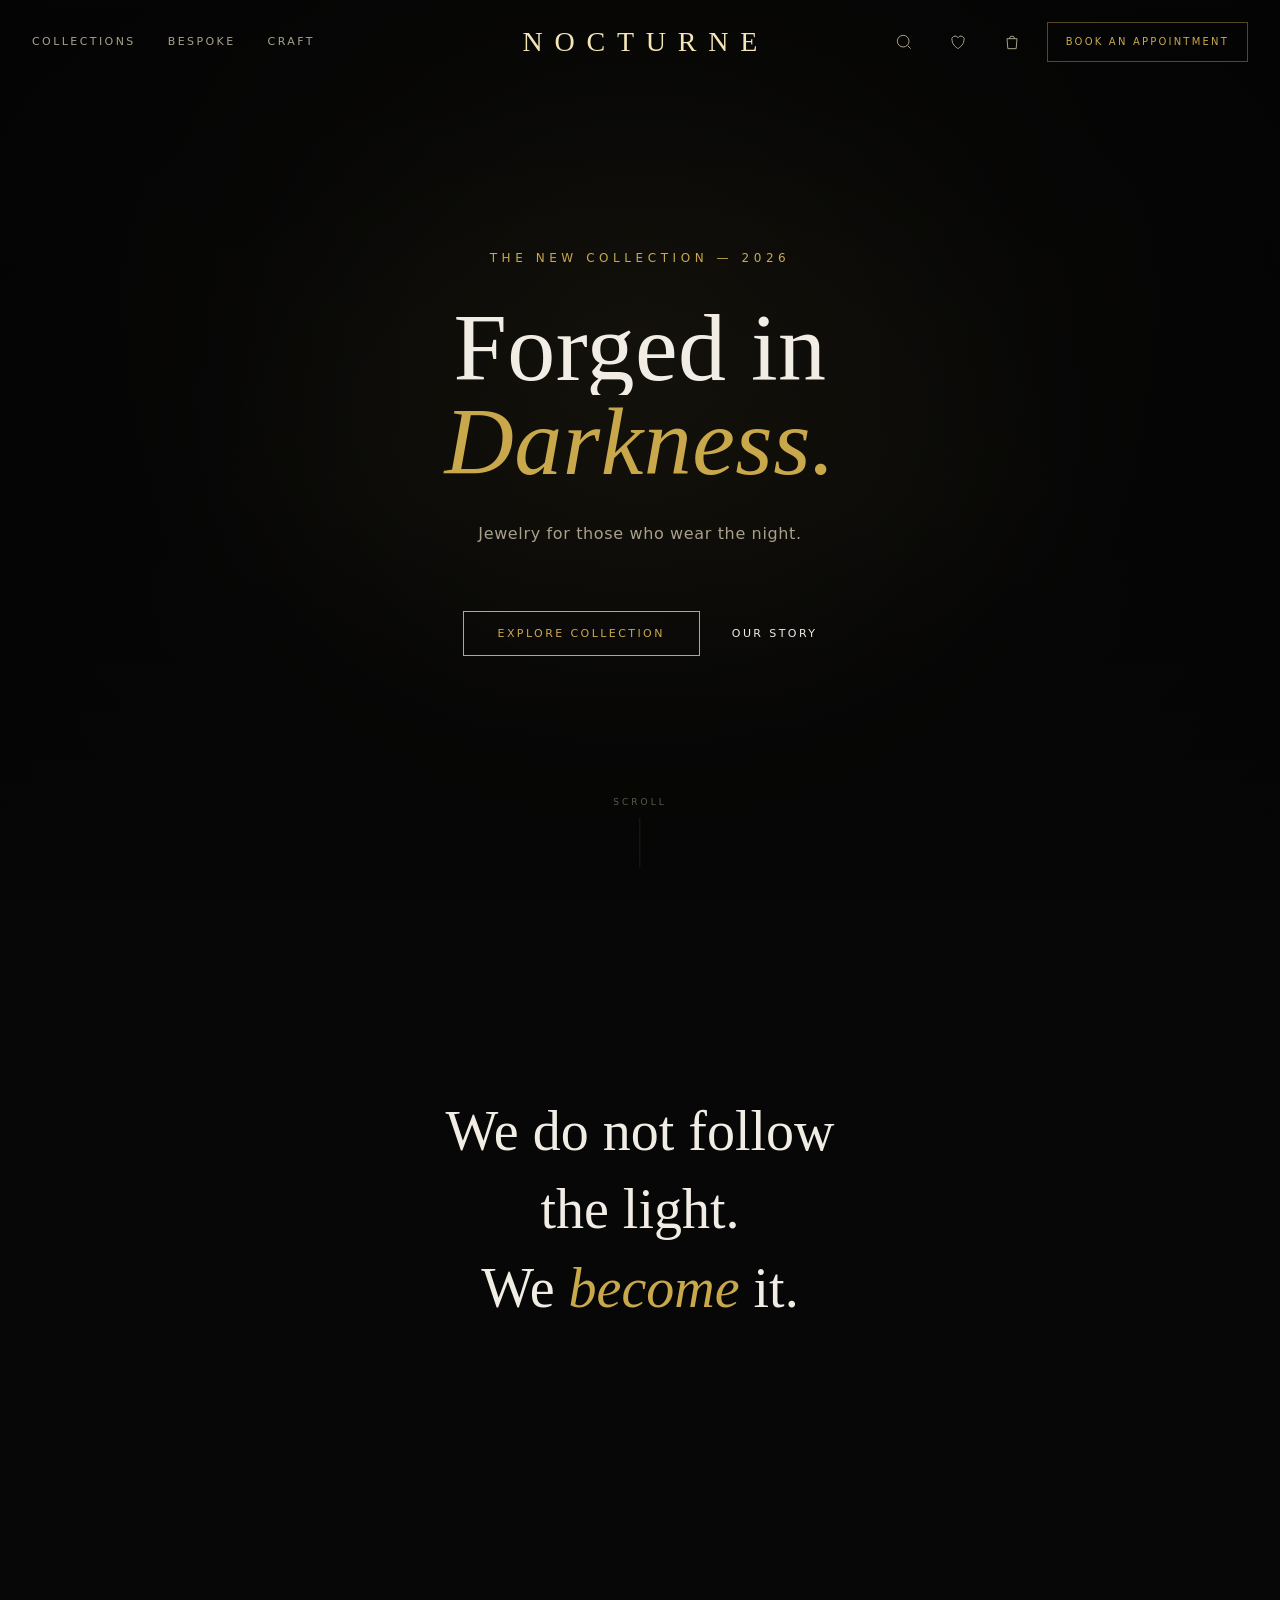
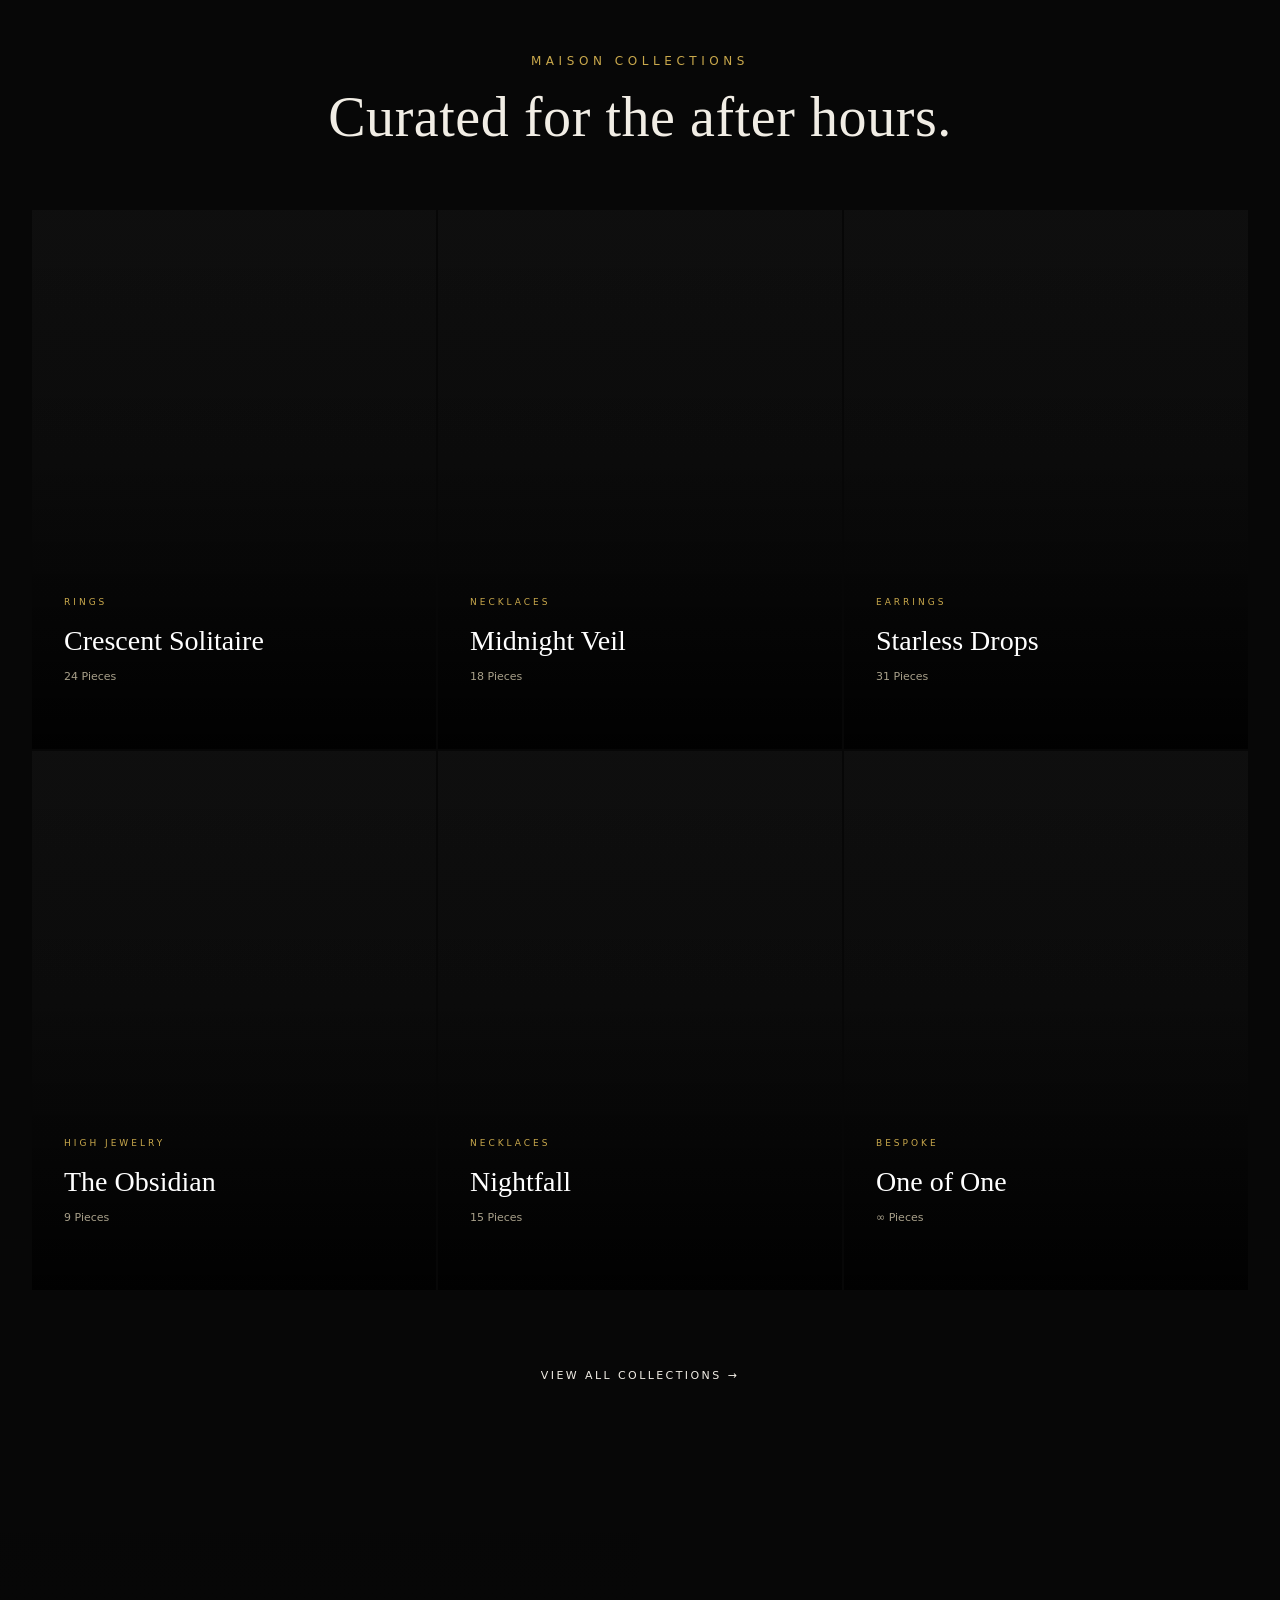
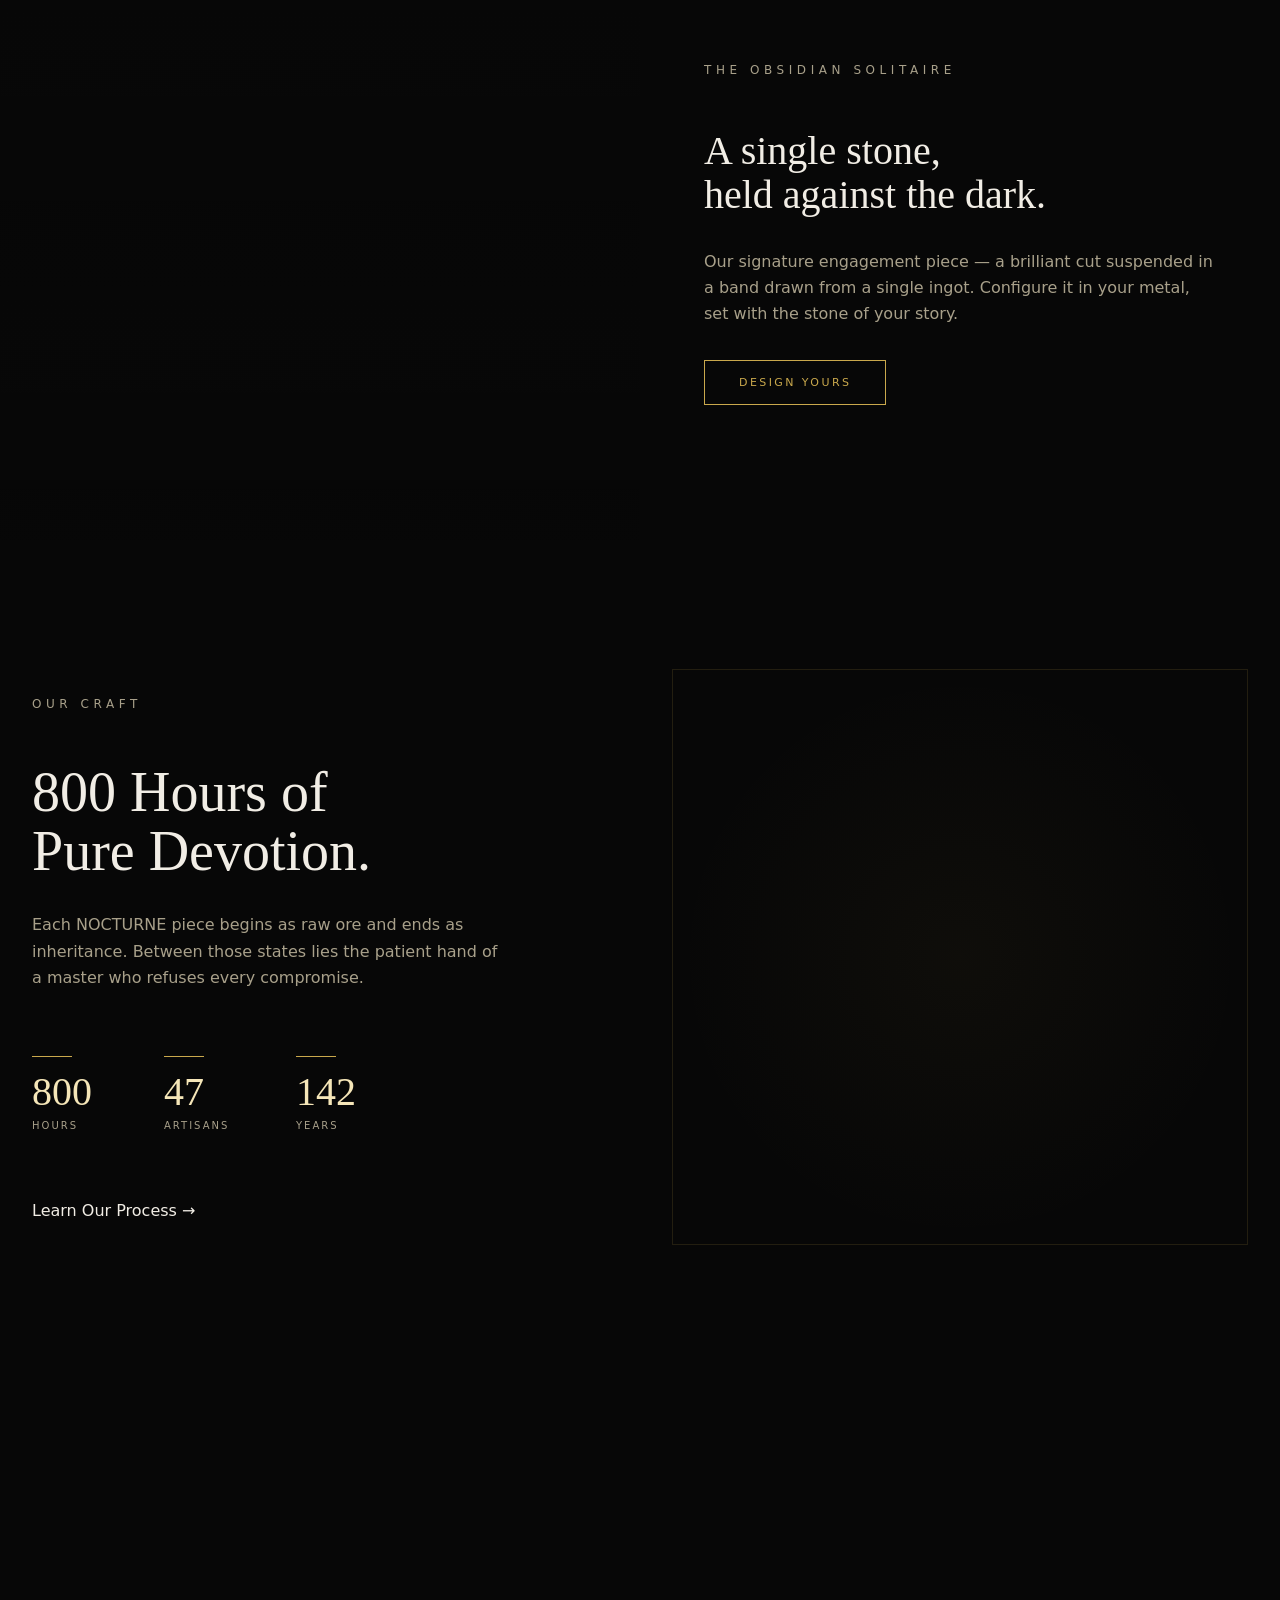
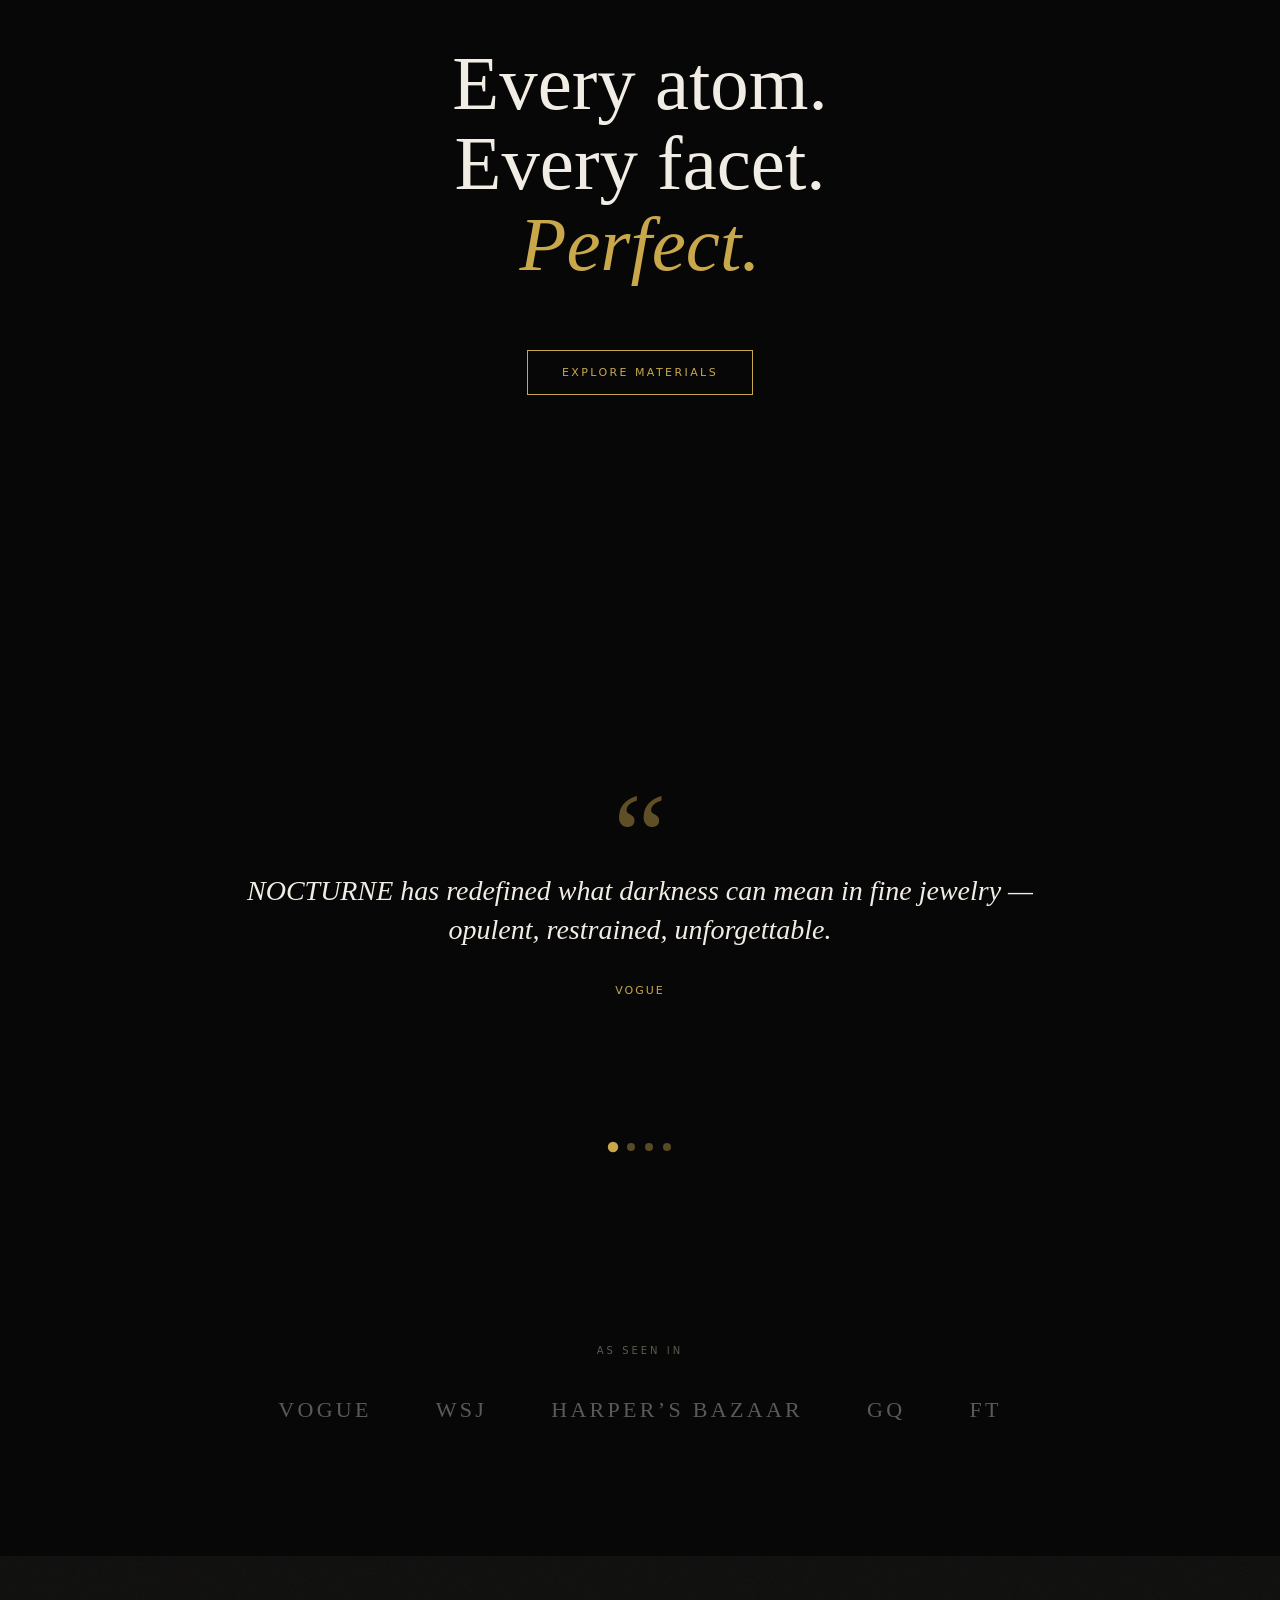
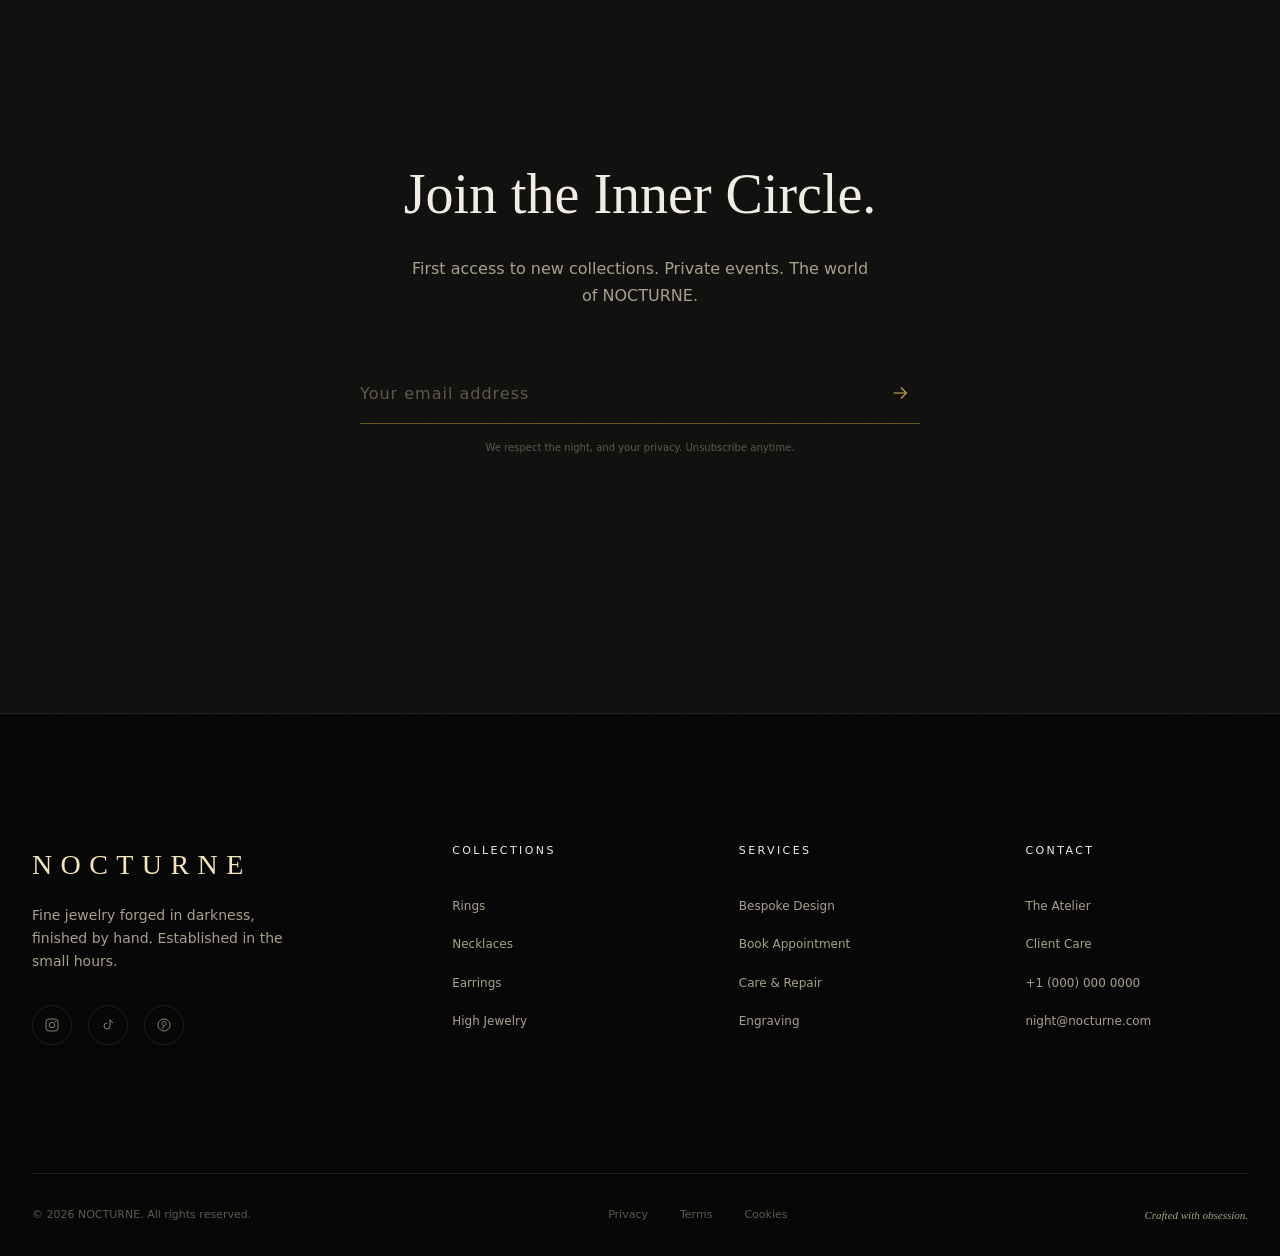
==== index.html @ 7e6451f8 "NOCTURNE — Eminance in the Shadow: dark-luxury jewelry demo site Multipage vanilla HTML/CSS/JS: home" ====
<!DOCTYPE html>
<html lang="en" class="no-js">
<head>
  <meta charset="UTF-8" />
  <meta name="viewport" content="width=device-width, initial-scale=1.0" />
  <meta http-equiv="Content-Security-Policy" content="default-src 'self'; img-src 'self' https://images.unsplash.com data:; media-src 'self'; style-src 'self' 'unsafe-inline' https://fonts.googleapis.com; font-src https://fonts.gstatic.com; script-src 'self' 'unsafe-inline'; connect-src 'self'; frame-ancestors 'none'; base-uri 'self'; form-action 'self'; object-src 'none'; upgrade-insecure-requests" />
  <meta name="referrer" content="strict-origin-when-cross-origin" />
  <meta name="color-scheme" content="dark" />
  <title>NOCTURNE — Jewelry for those who wear the night</title>
  <meta name="description" content="NOCTURNE — dark luxury fine jewelry. Forged in darkness, finished by hand. A house devoted to the night." />
  <link rel="preconnect" href="https://fonts.googleapis.com" />
  <link rel="preconnect" href="https://fonts.gstatic.com" crossorigin />
  <link href="https://fonts.googleapis.com/css2?family=Cormorant+Garamond:ital,wght@0,300;0,400;0,500;1,300;1,400&family=Montserrat:wght@300;400;500;600&display=swap" rel="stylesheet" />
  <link rel="stylesheet" href="css/tokens.css?v=16" />
  <link rel="stylesheet" href="css/base.css?v=16" />
  <link rel="stylesheet" href="css/components.css?v=16" />
  <link rel="stylesheet" href="css/pages.css?v=16" />
</head>
<body>
  <div class="cursor-dot" aria-hidden="true"></div>
  <div class="cursor-ring" aria-hidden="true"></div>

  <div id="loader" aria-hidden="true"><div class="brand">NOCTURNE</div><div class="load-line"></div></div>

  <!-- ===== NAV (even 3-column grid, centered wordmark) ===== -->
  <header class="nav" id="nav">
    <div class="nav__inner">
      <div class="nav__left">
        <a class="nav__link" href="collections.html" data-cursor>Collections</a>
        <a class="nav__link" href="bespoke.html" data-cursor>Bespoke</a>
        <a class="nav__link" href="craft.html" data-cursor>Craft</a>
      </div>
      <a href="index.html" class="nav__logo" data-cursor>NOCTURNE</a>
      <div class="nav__right">
        <button class="icon-btn" data-desktop aria-label="Search" data-cursor><svg viewBox="0 0 24 24" fill="none" stroke="currentColor" stroke-width="1.2"><circle cx="11" cy="11" r="7"/><path d="m20 20-3.5-3.5"/></svg></button>
        <button class="icon-btn" aria-label="Shopping bag" data-cursor><svg viewBox="0 0 24 24" fill="none" stroke="currentColor" stroke-width="1.2"><path d="M6 8h12l-1 12H7L6 8Z"/><path d="M9 8a3 3 0 0 1 6 0"/></svg><span class="bag-count">2</span></button>
        <a class="btn-appointment" data-desktop href="contact.html" data-cursor>Book an Appointment</a>
        <button class="nav__hamburger" id="hamburger" aria-label="Open menu" aria-expanded="false" data-cursor><span></span><span></span><span></span></button>
      </div>
    </div>
  </header>

  <div class="mobile-menu" id="mobileMenu">
    <a href="collections.html" data-cursor>Collections</a>
    <a href="bespoke.html" data-cursor>Bespoke</a>
    <a href="craft.html" data-cursor>Craft</a>
    <a href="contact.html" data-cursor>Contact</a>
    <span class="mm-sep"></span>
    <a href="contact.html" class="gold" data-cursor>Book an Appointment</a>
  </div>

  <main>
    <!-- ===== HERO — looped video ===== -->
    <section class="hero" id="hero">
      <div class="hero__media">
        <video class="hero__video" autoplay muted loop playsinline preload="auto" poster="">
          <source src="assets/video/hero-stars.mp4?v=16" type="video/mp4" />
        </video>
      </div>
      <div class="hero__grade"></div>
      <div class="hero__content">
        <div class="wrap">
          <p class="eyebrow hero__eyebrow reveal">The New Collection — 2026</p>
          <h1 class="hero__headline">
            <span class="line reveal" data-delay="80"><span>Forged in</span></span>
            <span class="line reveal" data-delay="220"><span class="italic-gold serif">Darkness.</span></span>
          </h1>
          <p class="hero__subline reveal" data-delay="360">Jewelry for those who wear the night.</p>
          <div class="hero__cta reveal" data-delay="480">
            <a href="collections.html" class="btn btn--primary shimmer" data-cursor>Explore Collection</a>
            <a href="craft.html" class="btn btn--text" data-cursor>Our Story</a>
          </div>
        </div>
      </div>
      <div class="scroll-hint" aria-hidden="true"><span>Scroll</span><div class="track"></div></div>
    </section>

    <!-- ===== BRAND STATEMENT ===== -->
    <section class="statement wrap">
      <p class="reveal">We do not follow the light.<br/>We <span class="word-gold">become</span> it.</p>
    </section>

    <!-- ===== FEATURED COLLECTIONS ===== -->
    <section class="section-pad" id="collections">
      <div class="wrap">
        <div class="sec-head">
          <p class="eyebrow reveal">Maison Collections</p>
          <h2 class="section-title reveal" data-delay="80">Curated for the after hours.</h2>
        </div>
        <div class="collections__grid collections__grid--feature" id="featuredGrid"></div>
        <div class="center" style="margin-top:var(--space-lg)">
          <a href="collections.html" class="btn btn--text reveal" data-cursor>View All Collections →</a>
        </div>
      </div>
    </section>

    <!-- ===== EDITORIAL FEATURE (VCA split) ===== -->
    <section class="feature">
      <div class="feature__img reveal" style="background-image:linear-gradient(180deg, rgba(7,7,7,0.25), rgba(7,7,7,0.55)), url('https://images.unsplash.com/photo-1605100804763-247f67b3557e?w=1100&q=80&auto=format&fit=crop');"></div>
      <div class="feature__body">
        <p class="eyebrow reveal">The Obsidian Solitaire</p>
        <h2 class="reveal" data-delay="80">A single stone,<br/>held against the dark.</h2>
        <p class="reveal" data-delay="160">Our signature engagement piece — a brilliant cut suspended in a band drawn from a single ingot. Configure it in your metal, set with the stone of your story.</p>
        <div class="reveal" data-delay="240"><a href="bespoke.html" class="btn btn--primary shimmer" data-cursor>Design Yours</a></div>
      </div>
    </section>

    <!-- ===== CRAFT TEASER ===== -->
    <section class="section-pad">
      <div class="wrap craft">
        <div class="craft__text reveal">
          <p class="eyebrow">Our Craft</p>
          <h2>800 Hours of<br/>Pure Devotion.</h2>
          <p>Each NOCTURNE piece begins as raw ore and ends as inheritance. Between those states lies the patient hand of a master who refuses every compromise.</p>
          <div class="craft__stats">
            <div class="craft-stat"><div class="num">800</div><div class="label">Hours</div></div>
            <div class="craft-stat"><div class="num">47</div><div class="label">Artisans</div></div>
            <div class="craft-stat"><div class="num">142</div><div class="label">Years</div></div>
          </div>
          <a href="craft.html" class="btn--text" data-cursor>Learn Our Process →</a>
        </div>
        <div class="craft__canvas-wrap reveal" data-delay="120"><canvas id="craft-canvas"></canvas></div>
      </div>
    </section>

    <!-- ===== CELESTIAL / MATERIAL ===== -->
    <section class="celestial" id="celestial">
      <canvas id="celestial-canvas"></canvas>
      <div class="celestial__content">
        <h2>
          <span class="line reveal">Every atom.</span>
          <span class="line reveal" data-delay="200">Every facet.</span>
          <span class="line italic-gold serif reveal" data-delay="400">Perfect.</span>
        </h2>
        <a href="craft.html" class="btn btn--primary shimmer" data-cursor>Explore Materials</a>
      </div>
    </section>

    <!-- ===== PRESS ===== -->
    <section class="section-pad press" id="press">
      <div class="wrap">
        <div class="press__quotemark" aria-hidden="true">&ldquo;</div>
        <div class="quote-carousel">
          <div class="quote-slide active"><p>NOCTURNE has redefined what darkness can mean in fine jewelry — opulent, restrained, unforgettable.</p><div class="attr">Vogue</div></div>
          <div class="quote-slide"><p>The Obsidian Solitaire is, quite simply, the most beautiful ring we have photographed this decade.</p><div class="attr">Harper&rsquo;s Bazaar</div></div>
          <div class="quote-slide"><p>A house obsessed with the night, and all the better for it. Craft of the highest order.</p><div class="attr">The Wall Street Journal</div></div>
          <div class="quote-slide"><p>Wearing NOCTURNE feels less like an accessory and more like a quiet act of defiance.</p><div class="attr">Financial Times — How To Spend It</div></div>
        </div>
        <div class="quote-dots" id="quoteDots" role="tablist" aria-label="Testimonials"></div>
        <div class="press-logos reveal">
          <div class="label">As Seen In</div>
          <div class="logos"><span>VOGUE</span><span>WSJ</span><span>HARPER&rsquo;S BAZAAR</span><span>GQ</span><span>FT</span></div>
        </div>
      </div>
    </section>

    <!-- ===== NEWSLETTER ===== -->
    <section class="newsletter" id="newsletter">
      <canvas id="noise-canvas"></canvas>
      <div class="newsletter__inner reveal">
        <h2>Join the Inner Circle.</h2>
        <p>First access to new collections. Private events. The world of NOCTURNE.</p>
        <form class="newsletter__form" id="newsletterForm">
          <label for="nl-email" style="position:absolute;left:-9999px">Email address</label>
          <input id="nl-email" type="email" placeholder="Your email address" required />
          <button class="newsletter__submit" type="submit" aria-label="Subscribe" data-cursor><svg viewBox="0 0 24 24" fill="none" stroke="currentColor" stroke-width="1.2"><path d="M5 12h14"/><path d="m13 6 6 6-6 6"/></svg></button>
        </form>
        <p class="privacy">We respect the night, and your privacy. Unsubscribe anytime.</p>
      </div>
    </section>
  </main>

  <!-- ===== FOOTER ===== -->
  <footer class="footer">
    <div class="wrap">
      <div class="footer__grid">
        <div class="footer__brand">
          <div class="logo">NOCTURNE</div>
          <p>Fine jewelry forged in darkness, finished by hand. Established in the small hours.</p>
          <div class="footer__socials">
            <a href="#" aria-label="Instagram" data-cursor><svg viewBox="0 0 24 24" fill="none" stroke="currentColor" stroke-width="1.2"><rect x="3" y="3" width="18" height="18" rx="5"/><circle cx="12" cy="12" r="4"/><circle cx="17.5" cy="6.5" r="1" fill="currentColor" stroke="none"/></svg></a>
            <a href="#" aria-label="TikTok" data-cursor><svg viewBox="0 0 24 24" fill="none" stroke="currentColor" stroke-width="1.2"><path d="M15 4c.5 2.5 2 4 4.5 4.3"/><path d="M15 4v9.5a4.5 4.5 0 1 1-4-4.47"/></svg></a>
            <a href="#" aria-label="Pinterest" data-cursor><svg viewBox="0 0 24 24" fill="none" stroke="currentColor" stroke-width="1.2"><circle cx="12" cy="12" r="9"/><path d="M12 7c-2 0-3.2 1.4-3.2 3 0 .9.4 1.6 1 1.9M12 7c1.8 0 3 1.1 3 2.8 0 2-1.1 3.4-2.6 3.4-.8 0-1.4-.6-1.2-1.4M11.2 12.7 10 18"/></svg></a>
          </div>
        </div>
        <div class="footer__col"><h4>Collections</h4><ul><li><a href="collections.html" data-cursor>Rings</a></li><li><a href="collections.html" data-cursor>Necklaces</a></li><li><a href="collections.html" data-cursor>Earrings</a></li><li><a href="collections.html" data-cursor>High Jewelry</a></li></ul></div>
        <div class="footer__col"><h4>Services</h4><ul><li><a href="bespoke.html" data-cursor>Bespoke Design</a></li><li><a href="contact.html" data-cursor>Book Appointment</a></li><li><a href="craft.html" data-cursor>Care &amp; Repair</a></li><li><a href="craft.html" data-cursor>Engraving</a></li></ul></div>
        <div class="footer__col"><h4>Contact</h4><ul><li><a href="contact.html" data-cursor>The Atelier</a></li><li><a href="contact.html" data-cursor>Client Care</a></li><li><a href="contact.html" data-cursor>+1 (000) 000 0000</a></li><li><a href="contact.html" data-cursor>night@nocturne.com</a></li></ul></div>
      </div>
      <div class="footer__bottom">
        <span>© 2026 NOCTURNE. All rights reserved.</span>
        <div class="legal"><a href="privacy.html" data-cursor>Privacy</a><a href="terms.html" data-cursor>Terms</a><a href="cookies.html" data-cursor>Cookies</a></div>
        <span class="tagline">Crafted with obsession.</span>
      </div>
    </div>
  </footer>

  <button class="back-to-top" id="backToTop" aria-label="Back to top" data-cursor><svg viewBox="0 0 24 24" fill="none" stroke="currentColor" stroke-width="1.4"><path d="m6 14 6-6 6 6"/></svg></button>

  <script src="js/main.js?v=16" defer></script>
  <script src="js/data.js?v=16" defer></script>
</body>
</html>
---- css/tokens.css ----
/* ============================================================
   NOCTURNE — DESIGN TOKENS
   A blend of two houses, reimagined for the dark:
     · Tiffany & Co.  → restraint, generous whitespace, a centered
                         symmetrical mark, a single signature accent,
                         confident editorial serif.
     · Van Cleef & Arpels → warm haute-joaillerie gold, full-bleed
                         editorial imagery, celestial/night motifs,
                         poetic voice, slow elegant motion.
   Reimagined on an obsidian base with champagne gold as the hero
   accent and a whisper of patinated jade as the Tiffany nod.
   ============================================================ */
:root {
  /* ---- Core obsidian palette ---- */
  --color-bg:           #070707;
  --color-bg-elevated:  #101010;
  --color-bg-overlay:   #0c0c0c;
  --color-surface:      #181818;
  --color-surface-2:    #1f1d18;

  /* ---- Champagne gold spectrum (VCA warmth) ---- */
  --color-gold:         #c9a84c;
  --color-gold-light:   #e8c97a;
  --color-gold-pale:    #f5e6b8;
  --color-gold-muted:   #6b5820;
  --color-gold-deep:    #8a7028;

  /* ---- Patinated jade — the Tiffany nod, used sparingly ---- */
  --color-jade:         #6fb3a8;
  --color-jade-deep:    #2f5e57;

  /* ---- Typography ink ---- */
  --color-text-primary:   #f1ede5;
  --color-text-secondary: #a8a08a;
  --color-text-muted:     #5f594c;

  /* ---- Utility ---- */
  --color-white:        #ffffff;
  --color-border:       rgba(201, 168, 76, 0.14);
  --color-border-soft:  rgba(241, 237, 229, 0.08);
  --color-border-hover: rgba(201, 168, 76, 0.42);

  /* ---- Spacing scale (Tiffany-generous) ---- */
  --space-2xs: 0.25rem;
  --space-xs:  0.5rem;
  --space-sm:  1rem;
  --space-md:  2rem;
  --space-lg:  4rem;
  --space-xl:  8rem;
  --space-2xl: 12rem;

  /* ---- Type families ---- */
  --font-display: 'Cormorant Garamond', 'Times New Roman', Georgia, serif;
  --font-body:    'Montserrat', system-ui, -apple-system, sans-serif;

  /* ---- Type scale ---- */
  --text-xs:   0.75rem;
  --text-sm:   0.875rem;
  --text-base: 1rem;
  --text-lg:   1.125rem;
  --text-xl:   1.375rem;
  --text-2xl:  1.75rem;
  --text-3xl:  2.5rem;
  --text-4xl:  3.5rem;
  --text-5xl:  5rem;
  --text-hero: clamp(3.25rem, 7.5vw, 6rem);
  --text-editorial: clamp(2rem, 4.5vw, 3.5rem);

  /* ---- Letter-spacing tokens ---- */
  --ls-wordmark: 0.42em;
  --ls-nav:      0.22em;
  --ls-eyebrow:  0.38em;

  /* ---- Motion (VCA: slow, unhurried) ---- */
  --ease-luxury: cubic-bezier(0.16, 1, 0.3, 1);
  --ease-in:     cubic-bezier(0.4, 0, 1, 1);
  --ease-soft:   cubic-bezier(0.33, 0, 0.2, 1);
  --duration-fast: 220ms;
  --duration-mid:  520ms;
  --duration-slow: 900ms;
  --duration-cine: 1400ms;

  /* ---- Shadows ---- */
  --shadow-gold:  0 0 60px rgba(201, 168, 76, 0.07);
  --shadow-card:  0 12px 60px rgba(0, 0, 0, 0.55);
  --shadow-float: 0 28px 90px rgba(0, 0, 0, 0.8);

  /* ---- Layout ---- */
  --maxw:       1440px;
  --maxw-text:  680px;
  --nav-h:      84px;
}
---- css/base.css ----
/* ============================================================
   NOCTURNE — BASE: reset, typography, utilities, cursor, loader
   ============================================================ */
*, *::before, *::after { box-sizing: border-box; margin: 0; padding: 0; }

html {
  scroll-behavior: smooth;
  -webkit-font-smoothing: antialiased;
  text-rendering: optimizeLegibility;
}

body {
  background: var(--color-bg);
  color: var(--color-text-primary);
  font-family: var(--font-body);
  font-weight: 300;
  line-height: 1.65;
  overflow-x: hidden;
}
body.menu-open { overflow: hidden; }

img { display: block; max-width: 100%; }
a { color: inherit; text-decoration: none; }
button { font-family: inherit; border: none; background: none; color: inherit; }
input, textarea, select { font-family: inherit; }
canvas { display: block; }
ul { list-style: none; }

::selection { background: var(--color-gold); color: var(--color-bg); }
:focus-visible { outline: 2px solid var(--color-gold); outline-offset: 4px; }

/* Thin gold scrollbar */
::-webkit-scrollbar { width: 9px; }
::-webkit-scrollbar-track { background: var(--color-bg); }
::-webkit-scrollbar-thumb { background: var(--color-gold-muted); }
::-webkit-scrollbar-thumb:hover { background: var(--color-gold); }

/* ---- Layout helpers ---- */
.wrap { width: 100%; max-width: var(--maxw); margin: 0 auto; padding: 0 var(--space-md); }
.section-pad { padding: var(--space-xl) 0; }
.center { text-align: center; }
.measure { max-width: var(--maxw-text); margin-left: auto; margin-right: auto; }

/* ---- Type primitives ---- */
/* polish: even heading lines, fewer orphans in prose */
h1, h2, h3, .section-title, .hero__headline, .page-hero h1, .pdp__name, .co-done h2 { text-wrap: balance; }
p, .lead, .pdp__story { text-wrap: pretty; }

.serif { font-family: var(--font-display); font-weight: 300; }
.italic { font-style: italic; }
.gold { color: var(--color-gold); }
.italic-gold { font-style: italic; color: var(--color-gold); }

.eyebrow {
  font-size: var(--text-xs);
  letter-spacing: var(--ls-eyebrow);
  text-transform: uppercase;
  color: var(--color-gold);
  font-weight: 500;
  display: inline-block;
}
.eyebrow--jade { color: var(--color-jade); }

.section-title {
  font-family: var(--font-display);
  font-weight: 300;
  font-size: var(--text-4xl);
  line-height: 1.04;
  letter-spacing: 0.01em;
}
.lead {
  font-family: var(--font-display);
  font-size: var(--text-xl);
  font-style: italic;
  color: var(--color-text-secondary);
  line-height: 1.5;
}

/* Hairline rule — VCA delicate gold lines */
.rule { width: 40px; height: 1px; background: var(--color-gold); display: inline-block; }
.rule--center { margin: var(--space-sm) auto; }

/* ---- Custom cursor ---- */
/* custom cursor removed — was laggy; using the native cursor */
.cursor-dot, .cursor-ring { display: none !important; }

/* ---- Loader (fast, non-blocking, no FOUC) ---- */
#loader {
  position: fixed; inset: 0; background: var(--color-bg); z-index: 9999;
  display: flex; align-items: center; justify-content: center; flex-direction: column; gap: var(--space-sm);
}
#loader .brand {
  font-family: var(--font-display); font-size: var(--text-3xl);
  letter-spacing: var(--ls-wordmark); color: var(--color-gold-pale);
  opacity: 0; padding-left: var(--ls-wordmark);
}
#loader .load-line { width: 0; height: 1px; background: var(--color-gold); opacity: 0.6; }
.no-js #loader { display: none; }

/* ---- Reveal base ---- */
.reveal { opacity: 0; transform: translateY(28px); }
.reveal.in {
  opacity: 1; transform: none;
  transition: opacity var(--duration-slow) var(--ease-luxury),
              transform var(--duration-slow) var(--ease-luxury);
}

/* ---- Buttons ---- */
.btn {
  position: relative; overflow: hidden; display: inline-block;
  font-size: 11px; letter-spacing: var(--ls-nav); text-transform: uppercase;
  padding: 16px 34px; line-height: 1;
  transition: color var(--duration-mid) var(--ease-luxury), background var(--duration-mid) var(--ease-luxury);
}
.btn--primary { border: 1px solid var(--color-gold); color: var(--color-gold); }
.btn--primary::after {
  content: ''; position: absolute; inset: 0; background: var(--color-gold);
  transform: scaleX(0); transform-origin: left;
  transition: transform var(--duration-mid) var(--ease-luxury); z-index: -1;
}
.btn--primary:hover { color: var(--color-bg); }
.btn--primary:hover::after { transform: scaleX(1); }

.btn--solid { background: var(--color-gold); color: var(--color-bg); }
.btn--solid:hover { background: var(--color-gold-light); }

.btn--text { padding: 16px 0; color: var(--color-text-primary); }
.btn--text::after {
  content: ''; position: absolute; left: 0; bottom: 10px; width: 100%; height: 1px;
  background: var(--color-gold); transform: scaleX(0); transform-origin: left;
  transition: transform var(--duration-mid) var(--ease-luxury);
}
.btn--text:hover { color: var(--color-gold); }
.btn--text:hover::after { transform: scaleX(1); }

/* Shimmer sweep */
.shimmer::before {
  content: ''; position: absolute; top: 0; left: -120%; width: 80%; height: 100%;
  background: linear-gradient(120deg, transparent, rgba(245,230,184,0.28), transparent);
  transform: skewX(-20deg); transition: left var(--duration-slow) var(--ease-luxury);
}
.shimmer:hover::before { left: 130%; }

/* ---- Animated underline link ---- */
.ulink { position: relative; transition: color var(--duration-fast) ease; }
.ulink::after {
  content: ''; position: absolute; left: 0; bottom: -3px; width: 100%; height: 1px;
  background: var(--color-gold); transform: scaleX(0); transform-origin: left;
  transition: transform var(--duration-mid) var(--ease-luxury);
}
.ulink:hover { color: var(--color-gold); }
.ulink:hover::after { transform: scaleX(1); }

@media (prefers-reduced-motion: reduce) {
  * { animation-duration: 0.001ms !important; transition-duration: 0.001ms !important; }
  html { scroll-behavior: auto; }
  .reveal { opacity: 1 !important; transform: none !important; }
}
---- css/components.css ----
/* ============================================================
   NOCTURNE — COMPONENTS: nav, footer, cards, forms, shared UI
   ============================================================ */

/* ------------------------------------------------------------
   NAVIGATION  — symmetric 3-column grid, centered wordmark.
   Left and right columns share the SAME width (1fr) so the
   logo is mathematically centered. This is the fix for the
   previously uneven top bar.
   ------------------------------------------------------------ */
.nav {
  position: fixed; top: 0; left: 0; width: 100%; z-index: 1000;
  border-bottom: 1px solid transparent;
  transition: background var(--duration-mid) var(--ease-luxury),
              backdrop-filter var(--duration-mid) ease,
              border-color var(--duration-mid) ease;
}
.nav__inner {
  display: grid;
  grid-template-columns: 1fr auto 1fr;   /* even sides, centered middle */
  align-items: center;
  height: var(--nav-h);
  max-width: var(--maxw);
  margin: 0 auto;
  padding: 0 var(--space-md);
  transition: height var(--duration-mid) var(--ease-luxury);
}
.nav.scrolled {
  background: rgba(7, 7, 7, 0.92);
  backdrop-filter: blur(22px); -webkit-backdrop-filter: blur(22px);
  border-bottom: 1px solid var(--color-border);
}
.nav.scrolled .nav__inner { height: 64px; }

/* left + right clusters */
.nav__left  { display: flex; align-items: center; gap: var(--space-md); justify-self: start; }
.nav__right { display: flex; align-items: center; gap: var(--space-sm); justify-self: end; }

.nav__logo {
  grid-column: 2;
  justify-self: center;
  font-family: var(--font-display);
  font-size: var(--text-2xl);
  letter-spacing: var(--ls-wordmark);
  color: var(--color-gold-pale);
  padding-left: var(--ls-wordmark);
  white-space: nowrap;
  line-height: 1;
}

.nav__link {
  position: relative; font-size: 11px; letter-spacing: var(--ls-nav);
  text-transform: uppercase; color: var(--color-text-secondary);
  padding: 6px 0; transition: color var(--duration-fast) ease; white-space: nowrap;
}
.nav__link::after {
  content: ''; position: absolute; left: 0; bottom: 0; width: 100%; height: 1px;
  background: var(--color-gold); transform: scaleX(0); transform-origin: left;
  transition: transform var(--duration-mid) var(--ease-luxury);
}
.nav__link:hover, .nav__link[aria-current="page"] { color: var(--color-gold); }
.nav__link:hover::after, .nav__link[aria-current="page"]::after { transform: scaleX(1); }

.icon-btn {
  position: relative; display: grid; place-items: center; width: 38px; height: 38px;
  color: var(--color-text-secondary); transition: color var(--duration-fast) ease;
}
.icon-btn:hover { color: var(--color-gold); }
.icon-btn svg { width: 20px; height: 20px; }
.bag-count {
  position: absolute; top: 3px; right: 1px; min-width: 15px; height: 15px; padding: 0 4px;
  border-radius: 999px; background: var(--color-gold); color: var(--color-bg);
  font-size: 9px; font-weight: 600; display: grid; place-items: center;
}
.btn-appointment {
  font-size: 10px; letter-spacing: var(--ls-nav); text-transform: uppercase; color: var(--color-gold);
  border: 1px solid var(--color-border-hover); padding: 11px 18px;
  transition: background var(--duration-mid) var(--ease-luxury), color var(--duration-mid) var(--ease-luxury);
  white-space: nowrap;
}
.btn-appointment:hover { background: var(--color-gold); color: var(--color-bg); }

.nav__hamburger { display: none; flex-direction: column; gap: 5px; width: 26px; }
.nav__hamburger span { display: block; height: 1px; width: 100%; background: var(--color-text-primary);
  transition: transform var(--duration-mid) var(--ease-luxury), opacity var(--duration-fast); }
.nav__hamburger.open span:nth-child(1) { transform: translateY(6px) rotate(45deg); }
.nav__hamburger.open span:nth-child(2) { opacity: 0; }
.nav__hamburger.open span:nth-child(3) { transform: translateY(-6px) rotate(-45deg); }

/* Mobile overlay menu */
.mobile-menu {
  position: fixed; inset: 0; background: var(--color-bg); z-index: 999;
  display: flex; flex-direction: column; align-items: center; justify-content: center; gap: var(--space-md);
  opacity: 0; pointer-events: none; transition: opacity var(--duration-mid) var(--ease-luxury);
}
.mobile-menu.open { opacity: 1; pointer-events: auto; }
.mobile-menu a { font-family: var(--font-display); font-size: var(--text-3xl); color: var(--color-text-primary); letter-spacing: 0.04em; }
.mobile-menu a:hover, .mobile-menu a[aria-current="page"] { color: var(--color-gold); }
.mobile-menu .mm-sep { width: 30px; height: 1px; background: var(--color-border); }

/* ------------------------------------------------------------
   FOOTER
   ------------------------------------------------------------ */
.footer { border-top: 1px solid var(--color-border); padding: var(--space-xl) 0 var(--space-md); }
.footer__grid { display: grid; grid-template-columns: 1.6fr 1fr 1fr 1fr; gap: var(--space-lg); margin-bottom: var(--space-xl); }
.footer__brand .logo { font-family: var(--font-display); font-size: var(--text-2xl); letter-spacing: 0.3em; color: var(--color-gold-pale); margin-bottom: var(--space-sm); }
.footer__brand p { color: var(--color-text-secondary); font-size: var(--text-sm); max-width: 30ch; margin-bottom: var(--space-md); }
.footer__socials { display: flex; gap: var(--space-sm); }
.footer__socials a { width: 40px; height: 40px; display: grid; place-items: center; border: 1px solid var(--color-border);
  border-radius: 50%; color: var(--color-text-secondary); transition: color var(--duration-fast), border-color var(--duration-fast); }
.footer__socials a:hover { color: var(--color-gold); border-color: var(--color-border-hover); }
.footer__socials svg { width: 16px; height: 16px; }
.footer__col h4 { font-size: 11px; letter-spacing: var(--ls-nav); text-transform: uppercase; color: var(--color-text-primary); margin-bottom: var(--space-md); font-weight: 500; }
.footer__col ul { display: flex; flex-direction: column; gap: 12px; }
.footer__col a { font-size: 12px; color: var(--color-text-secondary); transition: color var(--duration-fast); }
.footer__col a:hover { color: var(--color-gold); }
.footer__bottom { display: flex; justify-content: space-between; align-items: center; padding-top: var(--space-md);
  border-top: 1px solid var(--color-border); gap: var(--space-md); flex-wrap: wrap; }
.footer__bottom span, .footer__bottom a { font-size: 11px; color: var(--color-text-muted); }
.footer__bottom .legal { display: flex; gap: var(--space-md); }
.footer__bottom .legal a:hover { color: var(--color-gold); }
.footer__bottom .tagline { color: var(--color-text-secondary); font-style: italic; font-family: var(--font-display); }

/* ------------------------------------------------------------
   PRODUCT / COLLECTION CARDS (shared)
   ------------------------------------------------------------ */
.collection-card { position: relative; aspect-ratio: 3 / 4; overflow: hidden; background: var(--color-bg-elevated); display: block; }
.collection-card__img { position: absolute; inset: 0; background-size: cover; background-position: center; transition: transform var(--duration-slow) var(--ease-luxury); }
.collection-card:hover .collection-card__img { transform: scale(1.05); }
.collection-card__overlay { position: absolute; inset: 0; background: linear-gradient(to top, rgba(0,0,0,0.9) 0%, rgba(0,0,0,0.15) 55%, transparent 100%); transition: background var(--duration-mid) ease; }
.collection-card:hover .collection-card__overlay { background: linear-gradient(to top, rgba(0,0,0,0.94) 0%, rgba(0,0,0,0.3) 60%, rgba(0,0,0,0.08) 100%); }
.collection-card__border { position: absolute; inset: 14px; border: 1px solid var(--color-gold); opacity: 0; transition: opacity var(--duration-mid) var(--ease-luxury); pointer-events: none; }
.collection-card:hover .collection-card__border { opacity: 0.5; }
.collection-card__body { position: absolute; left: 0; bottom: 0; width: 100%; padding: var(--space-md); z-index: 2; }
.collection-card__tag { font-size: 9px; text-transform: uppercase; letter-spacing: 3px; color: var(--color-gold); margin-bottom: 8px; }
.collection-card__name { font-family: var(--font-display); font-size: var(--text-2xl); color: var(--color-white); transition: transform var(--duration-mid) var(--ease-luxury); }
.collection-card:hover .collection-card__name { transform: translateY(-6px); }
.collection-card__count { font-size: 11px; color: var(--color-text-secondary); margin-top: 4px; }
.collection-card__discover { margin-top: 14px; font-size: 10px; letter-spacing: 2px; text-transform: uppercase; color: var(--color-gold-pale);
  opacity: 0; transform: translateY(10px); transition: opacity var(--duration-mid) var(--ease-luxury), transform var(--duration-mid) var(--ease-luxury); }
.collection-card__discover .arrow { display: inline-block; transition: transform var(--duration-mid) var(--ease-luxury); }
.collection-card:hover .collection-card__discover { opacity: 1; transform: translateY(0); }
.collection-card:hover .collection-card__discover .arrow { transform: translateX(4px); }

/* Product card (grid) */
.product-card { display: block; }
.product-card__img { position: relative; aspect-ratio: 1 / 1; overflow: hidden; background: var(--color-bg-elevated); }
.product-card__img .pic { position: absolute; inset: 0; background-size: cover; background-position: center; transition: transform var(--duration-slow) var(--ease-luxury); }
.product-card:hover .product-card__img .pic { transform: scale(1.06); }
.wishlist { position: absolute; top: 12px; right: 12px; width: 34px; height: 34px; display: grid; place-items: center;
  background: rgba(7,7,7,0.45); backdrop-filter: blur(6px); border-radius: 50%; color: var(--color-text-secondary); z-index: 2; transition: color var(--duration-fast); }
.wishlist svg { width: 16px; height: 16px; }
.wishlist.active { color: var(--color-gold); }
.wishlist.active svg { fill: var(--color-gold); }
.product-card__name { font-family: var(--font-display); font-size: var(--text-lg); margin-top: var(--space-sm); }
.product-card__mat { font-size: 11px; color: var(--color-text-muted); margin-top: 2px; }
.product-card__price { font-size: 13px; color: var(--color-gold); margin-top: 8px; letter-spacing: 1px; }

/* ------------------------------------------------------------
   FORMS
   ------------------------------------------------------------ */
.field { position: relative; margin-bottom: var(--space-md); }
.field label { display: block; font-size: 10px; letter-spacing: 2px; text-transform: uppercase; color: var(--color-text-secondary); margin-bottom: 10px; }
.field input, .field textarea, .field select {
  width: 100%; background: transparent; border: none; border-bottom: 1px solid var(--color-gold-muted);
  color: var(--color-gold-pale); font-size: var(--text-base); padding: 10px 0; letter-spacing: 0.4px; transition: border-color var(--duration-fast);
}
.field textarea { resize: vertical; min-height: 90px; }
.field input::placeholder, .field textarea::placeholder { color: var(--color-text-muted); }
.field input:focus, .field textarea:focus, .field select:focus { outline: none; border-color: var(--color-gold); }
.field select option { background: var(--color-bg-elevated); color: var(--color-text-primary); }

/* ------------------------------------------------------------
   PRODUCT DETAIL MODAL (click into a piece)
   ------------------------------------------------------------ */
.pdp { position: fixed; inset: 0; z-index: 1200; display: grid; place-items: center; padding: var(--space-md);
  opacity: 0; pointer-events: none; transition: opacity var(--duration-mid) var(--ease-luxury); }
.pdp.open { opacity: 1; pointer-events: auto; }
.pdp__backdrop { position: absolute; inset: 0; background: rgba(4,4,4,0.82); backdrop-filter: blur(10px); }
.pdp__panel { position: relative; z-index: 1; display: grid; grid-template-columns: 1fr 1fr; gap: 0;
  width: min(920px, 100%); max-height: 88vh; overflow: hidden; background: var(--color-bg-elevated);
  border: 1px solid var(--color-border); box-shadow: var(--shadow-float);
  transform: translateY(24px) scale(0.98); transition: transform var(--duration-mid) var(--ease-luxury); }
.pdp.open .pdp__panel { transform: none; }
.pdp__img { background-size: cover; background-position: center; min-height: 420px; }
.pdp__body { padding: var(--space-lg); display: flex; flex-direction: column; justify-content: center; }
.pdp__tag { font-size: 9px; letter-spacing: 3px; text-transform: uppercase; color: var(--color-gold); margin-bottom: var(--space-sm); }
.pdp__name { font-family: var(--font-display); font-weight: 300; font-size: var(--text-3xl); line-height: 1.05; }
.pdp__mat { color: var(--color-text-secondary); margin: var(--space-xs) 0 var(--space-sm); }
.pdp__price { color: var(--color-gold); font-size: var(--text-lg); letter-spacing: 1px; margin-bottom: var(--space-md); }
.pdp__desc { color: var(--color-text-secondary); font-size: var(--text-sm); margin-bottom: var(--space-lg); }
.pdp__cta { display: flex; gap: var(--space-sm); flex-wrap: wrap; }
.pdp__close { position: absolute; top: 14px; right: 14px; z-index: 2; width: 40px; height: 40px; display: grid; place-items: center;
  border-radius: 50%; background: rgba(7,7,7,0.5); color: var(--color-text-primary); transition: color var(--duration-fast); }
.pdp__close:hover { color: var(--color-gold); }
.pdp__close svg { width: 20px; height: 20px; }
.product-card__img { cursor: pointer; }
@media (max-width: 700px) { .pdp__panel { grid-template-columns: 1fr; max-height: 92vh; overflow-y: auto; } .pdp__img { min-height: 260px; } }

/* ------------------------------------------------------------
   SHOP TOOLBAR + FILTER PANEL
   ------------------------------------------------------------ */
.shop-toolbar { display: flex; align-items: center; gap: var(--space-md); margin-bottom: var(--space-md);
  padding-bottom: var(--space-sm); border-bottom: 1px solid var(--color-border); flex-wrap: wrap; }
.tb-btn { display: inline-flex; align-items: center; gap: 10px; font-size: 11px; letter-spacing: 2px; text-transform: uppercase;
  color: var(--color-text-primary); border: 1px solid var(--color-border); padding: 11px 18px; transition: border-color var(--duration-fast), color var(--duration-fast); }
.tb-btn:hover { color: var(--color-gold); border-color: var(--color-border-hover); }
.tb-btn svg { width: 16px; height: 16px; }
.tb-count { font-size: 11px; letter-spacing: 1px; color: var(--color-text-muted); margin-right: auto; }
.tb-sort { display: inline-flex; align-items: center; gap: 10px; font-size: 10px; letter-spacing: 2px; text-transform: uppercase; color: var(--color-text-secondary); }
.tb-sort select { background: var(--color-surface); color: var(--color-text-primary); border: 1px solid var(--color-border);
  padding: 10px 12px; font-size: 11px; letter-spacing: 1px; }
.tb-sort select:focus { outline: none; border-color: var(--color-gold); }
.tb-sort select option { background: var(--color-bg-elevated); }

.shop { position: relative; }
.filter-panel { position: fixed; top: 0; left: 0; height: 100%; width: 360px; max-width: 88vw; z-index: 1150;
  background: var(--color-bg-elevated); border-right: 1px solid var(--color-border); padding: var(--space-md);
  overflow-y: auto; transform: translateX(-100%); transition: transform var(--duration-mid) var(--ease-luxury); }
.filter-panel:not([hidden]) { transform: translateX(0); }
.filter-scrim { position: fixed; inset: 0; z-index: 1140; background: rgba(4,4,4,0.6); }
.fp-head { display: flex; justify-content: space-between; align-items: center; margin-bottom: var(--space-md); }
.fp-head h3 { font-family: var(--font-display); font-weight: 300; font-size: var(--text-2xl); }
.fp-head button { font-size: 18px; color: var(--color-text-secondary); }
.fp-head button:hover { color: var(--color-gold); }
.fp-group { padding: var(--space-sm) 0; border-top: 1px solid var(--color-border); }
.fp-group h4 { font-size: 10px; letter-spacing: 2px; text-transform: uppercase; color: var(--color-text-secondary); margin-bottom: var(--space-sm); }
.fp-opts { display: flex; flex-direction: column; gap: 10px; }
.fp-opts label { display: flex; align-items: center; gap: 10px; font-size: 13px; color: var(--color-text-primary); cursor: pointer; }
.fp-opts input { accent-color: var(--color-gold); width: 15px; height: 15px; }
.fp-chips, .fp-swatches { display: flex; flex-wrap: wrap; gap: 8px; }
.fp-chip { font-size: 12px; padding: 7px 12px; border: 1px solid var(--color-border); color: var(--color-text-secondary); transition: all var(--duration-fast); }
.fp-chip[aria-pressed="true"] { border-color: var(--color-gold); color: var(--color-gold-pale); }
.fp-sw { width: 26px; height: 26px; border-radius: 50%; border: 1px solid var(--color-border); position: relative; }
.fp-sw[aria-pressed="true"] { box-shadow: 0 0 0 2px var(--color-bg-elevated), 0 0 0 3px var(--color-gold); }
.range { position: relative; height: 28px; }
.range input[type=range] { position: absolute; left: 0; top: 0; width: 100%; margin: 0; background: none; pointer-events: none; -webkit-appearance: none; appearance: none; }
.range input[type=range]::-webkit-slider-runnable-track { height: 1px; background: var(--color-gold-muted); }
.range input[type=range]::-moz-range-track { height: 1px; background: var(--color-gold-muted); }
.range input[type=range]::-webkit-slider-thumb { -webkit-appearance: none; pointer-events: auto; width: 16px; height: 16px; border-radius: 50%; background: var(--color-gold); margin-top: -8px; cursor: pointer; }
.range input[type=range]::-moz-range-thumb { pointer-events: auto; width: 16px; height: 16px; border: none; border-radius: 50%; background: var(--color-gold); cursor: pointer; }
.range-vals { display: flex; justify-content: space-between; font-size: 12px; color: var(--color-gold-pale); margin-top: 4px; }
.fp-actions { display: flex; align-items: center; justify-content: space-between; gap: var(--space-sm); margin-top: var(--space-md); padding-top: var(--space-md); border-top: 1px solid var(--color-border); }

/* ------------------------------------------------------------
   PRODUCT DETAIL MODAL — Pandora-style
   ------------------------------------------------------------ */
.pdp { position: fixed; inset: 0; z-index: 1200; display: grid; place-items: center; padding: var(--space-md);
  opacity: 0; pointer-events: none; transition: opacity var(--duration-mid) var(--ease-luxury); }
.pdp.open { opacity: 1; pointer-events: auto; }
.pdp__backdrop { position: absolute; inset: 0; background: rgba(4,4,4,0.82); backdrop-filter: blur(10px); }
.pdp__panel { position: relative; z-index: 1; display: grid; grid-template-columns: 1.05fr 1fr; gap: 0;
  width: min(1000px, 100%); max-height: 90vh; overflow: hidden; background: var(--color-bg-elevated);
  border: 1px solid var(--color-border); box-shadow: var(--shadow-float);
  transform: translateY(24px) scale(0.985); transition: transform var(--duration-mid) var(--ease-luxury); }
.pdp.open .pdp__panel { transform: none; }
.pdp__img { background-size: cover; background-position: center; min-height: 480px; }
.pdp__body { padding: var(--space-lg); overflow-y: auto; }
.pdp__new { font-size: 10px; letter-spacing: 3px; text-transform: uppercase; color: var(--color-gold); margin-bottom: var(--space-md); min-height: 12px; }
.pdp__name { font-family: var(--font-display); font-weight: 300; font-size: var(--text-3xl); line-height: 1.05; }
.pdp__mat { color: var(--color-text-secondary); margin: 6px 0 var(--space-sm); font-size: var(--text-sm); }
.pdp__price { color: var(--color-gold); font-size: var(--text-lg); letter-spacing: 1px; margin-bottom: var(--space-md); }
.pdp__opt { margin-bottom: var(--space-md); }
.pdp__opt .lbl { font-size: 11px; letter-spacing: 1px; color: var(--color-text-primary); margin-bottom: 10px; }
.pdp__row { display: flex; gap: 10px; flex-wrap: wrap; }
.pdp__metal, .pdp__col { width: 30px; height: 30px; border-radius: 50%; border: 1px solid var(--color-border); position: relative; }
.pdp__metal[aria-pressed="true"], .pdp__col[aria-pressed="true"] { box-shadow: 0 0 0 2px var(--color-bg-elevated), 0 0 0 3px var(--color-gold); }
.pdp__details { display: block; font-size: 12px; letter-spacing: 1px; color: var(--color-text-primary); border-bottom: 1px solid var(--color-gold-muted);
  padding: 10px 0; margin: var(--space-sm) 0; width: 100%; text-align: left; }
.pdp__details:hover { color: var(--color-gold); }
.pdp__story { font-size: var(--text-sm); color: var(--color-text-secondary); line-height: 1.7; font-style: italic; font-family: var(--font-display);
  max-height: 0; overflow: hidden; transition: max-height var(--duration-mid) var(--ease-luxury), margin var(--duration-mid); }
.pdp__story.show { max-height: 220px; margin-bottom: var(--space-sm); }
.pdp__story p:first-child { margin-bottom: 8px; }
.pdp__size { display: flex; align-items: center; justify-content: space-between; width: 100%; border: 1px solid var(--color-border);
  padding: 16px 18px; font-size: 11px; letter-spacing: 2px; text-transform: uppercase; color: var(--color-text-primary); margin: var(--space-sm) 0;
  transition: border-color var(--duration-fast); }
.pdp__size:hover { border-color: var(--color-border-hover); }
.pdp__size svg { width: 16px; height: 16px; }
.pdp__sizes { display: flex; flex-wrap: wrap; gap: 8px; margin-bottom: var(--space-sm); }
.pdp__sizes.hidden { display: none; }
.pdp__sizebtn { min-width: 52px; padding: 10px; border: 1px solid var(--color-border); font-size: 13px; color: var(--color-text-primary); transition: all var(--duration-fast); }
.pdp__sizebtn[aria-pressed="true"] { border-color: var(--color-gold); color: var(--color-gold-pale); }
.pdp__bag { display: flex; align-items: center; justify-content: space-between; width: 100%; background: var(--color-gold); color: var(--color-bg);
  padding: 18px 22px; font-size: 11px; letter-spacing: 2px; text-transform: uppercase; margin-top: var(--space-sm); transition: background var(--duration-fast); }
.pdp__bag:hover { background: var(--color-gold-light); }
.pdp__close { position: absolute; top: 14px; right: 14px; z-index: 2; width: 40px; height: 40px; display: grid; place-items: center;
  border-radius: 50%; background: rgba(7,7,7,0.5); color: var(--color-text-primary); transition: color var(--duration-fast); }
.pdp__close:hover { color: var(--color-gold); }
.pdp__close svg { width: 20px; height: 20px; }
.product-card__img { cursor: pointer; }
@media (max-width: 760px) { .pdp__panel { grid-template-columns: 1fr; max-height: 92vh; overflow-y: auto; } .pdp__img { min-height: 280px; } }

/* Search overlay */
.search-ov { position: fixed; inset: 0; z-index: 1300; background: rgba(7,7,7,0.96); backdrop-filter: blur(14px);
  display: flex; flex-direction: column; align-items: center; justify-content: center; gap: var(--space-md);
  opacity: 0; transition: opacity var(--duration-mid) var(--ease-luxury); }
.search-ov[hidden], .pdp[hidden] { display: none !important; }
.search-ov.open { opacity: 1; }
.search-ov__close { position: absolute; top: 24px; right: 28px; font-size: 22px; color: var(--color-text-secondary); }
.search-ov__close:hover { color: var(--color-gold); }
.search-ov__form { display: flex; align-items: center; gap: var(--space-sm); width: min(640px, 86vw); border-bottom: 1px solid var(--color-gold-muted); padding-bottom: 14px; }
.search-ov__form input { flex: 1; background: none; border: none; color: var(--color-gold-pale); font-family: var(--font-display); font-size: var(--text-3xl); font-weight: 300; }
.search-ov__form input:focus { outline: none; }
.search-ov__form input::placeholder { color: var(--color-text-muted); }
.search-ov__form button { font-size: var(--text-2xl); color: var(--color-gold); }
.search-ov__hint { font-size: 10px; letter-spacing: 2px; text-transform: uppercase; color: var(--color-text-muted); }

.shop-empty { grid-column: 1 / -1; text-align: center; color: var(--color-text-secondary); font-family: var(--font-display); font-style: italic; font-size: var(--text-xl); padding: var(--space-xl) 0; }
.pdp__img { cursor: zoom-in; transition: background-position 60ms linear; }

/* Bag drawer + checkout */
.bag-drawer { position: fixed; inset: 0; z-index: 1250; }
.bag-drawer[hidden] { display: none !important; }
.bag-drawer .bag-scrim { position: absolute; inset: 0; background: rgba(4,4,4,0.7); opacity: 0; transition: opacity var(--duration-mid) var(--ease-luxury); }
.bag-drawer.open .bag-scrim { opacity: 1; }
.bag-panel { position: absolute; top: 0; right: 0; height: 100%; width: 440px; max-width: 92vw; background: var(--color-bg-elevated);
  border-left: 1px solid var(--color-border); display: flex; flex-direction: column; padding: var(--space-md);
  transform: translateX(100%); transition: transform var(--duration-mid) var(--ease-luxury); overflow-y: auto; }
.bag-drawer.open .bag-panel { transform: none; }
.bag-head { display: flex; justify-content: space-between; align-items: center; margin-bottom: var(--space-md); }
.bag-head h3 { font-family: var(--font-display); font-weight: 300; font-size: var(--text-2xl); }
.bag-head button { font-size: 18px; color: var(--color-text-secondary); }
.bag-head button:hover { color: var(--color-gold); }
.bag-view { display: flex; flex-direction: column; flex: 1; }
.bag-list { flex: 1; }
.bag-empty { color: var(--color-text-secondary); font-style: italic; font-family: var(--font-display); padding: var(--space-md) 0; }
.bag-item { display: grid; grid-template-columns: 64px 1fr auto; gap: var(--space-sm); align-items: center; padding: var(--space-sm) 0; border-bottom: 1px solid var(--color-border); }
.bag-thumb { width: 64px; height: 64px; background-size: cover; background-position: center; background-color: var(--color-surface); }
.bag-name { font-family: var(--font-display); font-size: var(--text-lg); }
.bag-sub { font-size: 11px; color: var(--color-text-muted); letter-spacing: .5px; }
.bag-price { font-size: 12px; color: var(--color-gold); margin-top: 4px; }
.bag-remove { color: var(--color-text-muted); font-size: 14px; align-self: start; }
.bag-remove:hover { color: var(--color-gold); }
.bag-foot { padding-top: var(--space-md); border-top: 1px solid var(--color-border); }
.bag-total { display: flex; justify-content: space-between; font-size: 12px; letter-spacing: 2px; text-transform: uppercase; color: var(--color-text-secondary); margin-bottom: var(--space-sm); }
.bag-total span:last-child { color: var(--color-gold-pale); font-size: var(--text-lg); }
.bag-checkout { width: 100%; text-align: center; }
.bag-checkout:disabled { opacity: .4; pointer-events: none; }
.bag-co h4, .bag-done h4 { font-family: var(--font-display); font-weight: 300; font-size: var(--text-2xl); margin-bottom: var(--space-md); }
.bag-co-row { display: grid; grid-template-columns: 1fr 1fr; gap: var(--space-sm); }
.bag-co .btn { width: 100%; text-align: center; margin-top: var(--space-sm); }
.bag-co #coBack { display: block; text-align: center; margin-top: var(--space-sm); }
.bag-done { text-align: center; padding: var(--space-xl) 0; }
.bag-done__mark { font-size: 40px; color: var(--color-gold); margin-bottom: var(--space-sm); }
.bag-done p { color: var(--color-text-secondary); font-size: var(--text-sm); margin-bottom: var(--space-md); }

/* Lens zoom */
.pdp__img { position: relative; overflow: hidden; cursor: zoom-in; }
.pdp__lens { position: absolute; width: 150px; height: 150px; border-radius: 50%; border: 1px solid var(--color-gold);
  transform: translate(-50%, -50%); pointer-events: none; opacity: 0; transition: opacity 140ms ease;
  background-repeat: no-repeat; box-shadow: 0 10px 36px rgba(0,0,0,0.55), inset 0 0 0 4px rgba(7,7,7,0.4); z-index: 3; }

/* Checkout page */
.checkout-main { min-height: 70vh; }
.checkout { display: grid; grid-template-columns: 1.5fr 1fr; gap: var(--space-2xl); align-items: start; padding-bottom: var(--space-xl); }
.co-block { margin-bottom: var(--space-lg); }
.co-h { font-family: var(--font-display); font-weight: 300; font-size: var(--text-2xl); margin-bottom: var(--space-md); }
.checkout__form .row { display: grid; grid-template-columns: 1fr 1fr; gap: var(--space-md); }
.co-pay { width: 100%; text-align: center; margin-top: var(--space-sm); }
.co-secure { font-size: 11px; color: var(--color-text-muted); text-align: center; margin-top: var(--space-sm); }
.checkout__summary { background: var(--color-bg-elevated); border: 1px solid var(--color-border); padding: var(--space-lg); position: sticky; top: 96px; }
.co-items { margin-bottom: var(--space-md); }
.co-item { display: grid; grid-template-columns: 56px 1fr auto auto; gap: var(--space-sm); align-items: center; padding: var(--space-sm) 0; border-bottom: 1px solid var(--color-border); }
.co-thumb { width: 56px; height: 56px; background-size: cover; background-position: center; background-color: var(--color-surface); }
.co-name { font-family: var(--font-display); font-size: var(--text-base); }
.co-sub { font-size: 10px; letter-spacing: .5px; color: var(--color-text-muted); }
.co-price { font-size: 12px; color: var(--color-gold); }
.co-rm { color: var(--color-text-muted); font-size: 13px; padding-left: 6px; }
.co-rm:hover { color: var(--color-gold); }
.co-line { display: flex; justify-content: space-between; font-size: 12px; letter-spacing: 1px; color: var(--color-text-secondary); padding: 8px 0; }
.co-line--total { border-top: 1px solid var(--color-border); margin-top: 8px; padding-top: var(--space-sm); color: var(--color-text-primary); font-size: var(--text-base); }
.co-line--total span:last-child { color: var(--color-gold-pale); font-family: var(--font-display); font-size: var(--text-xl); }
.co-done, .co-empty { text-align: center; padding: var(--space-2xl) 0; max-width: 560px; margin: 0 auto; }
.co-done__mark { font-size: 44px; color: var(--color-gold); margin-bottom: var(--space-sm); }
.co-done h2 { font-size: var(--text-4xl); font-weight: 300; margin-bottom: var(--space-md); }
.co-done p { color: var(--color-text-secondary); margin-bottom: var(--space-lg); }
.co-empty .serif { font-size: var(--text-3xl); margin-bottom: var(--space-md); display: block; }

/* ---- Mobile pass ---- */
@media (max-width: 900px) {
  .checkout { grid-template-columns: 1fr; gap: var(--space-lg); }
  .checkout__summary { position: static; order: -1; }
}
@media (max-width: 600px) {
  .bag-panel { width: 100%; max-width: 100%; }
  .checkout__form .row, .co-item { grid-template-columns: 1fr; }
  .co-item { grid-template-columns: 48px 1fr auto; }
  .co-thumb { width: 48px; height: 48px; }
  .shop-toolbar { gap: var(--space-sm); }
  .tb-count { width: 100%; order: 3; margin: 0; }
  .pdp__lens { display: none; }
  .pdp__body { padding: var(--space-md); }
}

/* Legal documents */
.legal-doc { max-width: 760px; margin: 0 auto; padding: calc(var(--nav-h) + var(--space-xl)) var(--space-md) var(--space-2xl); }
.legal-doc h1 { font-family: var(--font-display); font-weight: 300; font-size: var(--text-4xl); margin-bottom: var(--space-2xs); }
.legal-doc .upd { font-size: 11px; letter-spacing: 2px; text-transform: uppercase; color: var(--color-text-muted); margin-bottom: var(--space-lg); }
.legal-doc h2 { font-family: var(--font-display); font-size: var(--text-2xl); font-weight: 300; margin: var(--space-lg) 0 var(--space-sm); }
.legal-doc p, .legal-doc li { color: var(--color-text-secondary); font-size: var(--text-sm); line-height: 1.8; margin-bottom: var(--space-sm); }
.legal-doc ul { padding-left: 1.2em; list-style: disc; }
.legal-doc a { color: var(--color-gold); }

/* Back to top */
.back-to-top {
  position: fixed; bottom: var(--space-md); right: var(--space-md); width: 46px; height: 46px;
  border: 1px solid var(--color-border-hover); border-radius: 50%; background: rgba(7,7,7,0.7); backdrop-filter: blur(8px);
  display: grid; place-items: center; color: var(--color-gold); opacity: 0; pointer-events: none; transform: translateY(20px);
  transition: opacity var(--duration-mid) var(--ease-luxury), transform var(--duration-mid) var(--ease-luxury); z-index: 900;
}
.back-to-top.show { opacity: 1; pointer-events: auto; transform: translateY(0); }
.back-to-top svg { width: 18px; height: 18px; }

/* ------------------------------------------------------------
   NAV RESPONSIVE
   ------------------------------------------------------------ */
@media (max-width: 980px) {
  .nav__left .nav__link, .btn-appointment, .icon-btn[data-desktop] { display: none; }
  .icon-btn[aria-label="Search"] { display: grid; }   /* keep search reachable on mobile */
  .nav__hamburger { display: flex; }
  .nav__left { justify-self: start; }
}
@media (max-width: 380px) { .nav__right { gap: 2px; } .icon-btn { width: 32px; } }
@media (max-width: 768px) {
  .footer__grid { grid-template-columns: 1fr 1fr; gap: var(--space-md); }
  .footer__brand { grid-column: 1 / -1; }
  .footer__bottom { flex-direction: column; align-items: flex-start; }
}
@media (max-width: 480px) { .footer__grid { grid-template-columns: 1fr; } }
---- css/pages.css ----
/* ============================================================
   NOCTURNE — PAGE SECTIONS
   ============================================================ */

/* ------------------------------------------------------------
   HERO — looped video (replaces the 3D object)
   ------------------------------------------------------------ */
.hero { position: relative; height: 100vh; min-height: 640px; overflow: hidden; }
.hero__media { position: absolute; inset: 0; z-index: 1; }
.hero__video {
  position: absolute; inset: 0; width: 100%; height: 100%;
  object-fit: cover; object-position: center;
  /* poster gradient shows instantly while the clip streams in */
  background:
    radial-gradient(circle at 50% 40%, rgba(201,168,76,0.10), transparent 55%),
    #060606;
}
/* Dark grade + vignette so the loop seam is imperceptible and text reads */
.hero__grade {
  position: absolute; inset: 0; z-index: 2; pointer-events: none;
  background:
    linear-gradient(to top, rgba(6,6,6,0.92) 0%, rgba(6,6,6,0.25) 45%, rgba(6,6,6,0.55) 100%),
    radial-gradient(ellipse at center, transparent 30%, rgba(0,0,0,0.5) 78%, rgba(0,0,0,0.8) 100%);
}
.hero__content { position: relative; z-index: 3; height: 100%; display: flex; flex-direction: column; justify-content: center; align-items: center; text-align: center; pointer-events: none; }
.hero__content .wrap { width: 100%; }
.hero__eyebrow { margin-bottom: var(--space-md); }
.hero__headline { font-family: var(--font-display); font-weight: 300; font-size: var(--text-hero); line-height: 0.98; letter-spacing: 0.005em; margin-bottom: var(--space-md); }
.hero__headline .line { display: block; overflow: hidden; }
.hero__headline .line > span { display: inline-block; }
.hero__subline { font-size: var(--text-base); color: var(--color-text-secondary); margin-bottom: var(--space-lg); letter-spacing: 0.04em; }
.hero__cta { display: flex; gap: var(--space-md); align-items: center; justify-content: center; pointer-events: auto; flex-wrap: wrap; }

.scroll-hint { position: absolute; bottom: var(--space-md); left: 50%; transform: translateX(-50%); z-index: 3;
  display: flex; flex-direction: column; align-items: center; gap: 8px; color: var(--color-text-muted);
  font-size: 9px; letter-spacing: 3px; text-transform: uppercase; }
.scroll-hint .track { width: 1px; height: 50px; background: var(--color-border); position: relative; overflow: hidden; }
.scroll-hint .track::after { content: ''; position: absolute; top: -50%; left: 0; width: 100%; height: 50%; background: var(--color-gold); animation: scrollPulse 2.2s var(--ease-luxury) infinite; }
@keyframes scrollPulse { 0% { top: -50%; } 100% { top: 100%; } }

/* Page hero (interior pages) — shorter, image or flat */
.page-hero { position: relative; padding: calc(var(--nav-h) + var(--space-xl)) 0 var(--space-lg); text-align: center; overflow: hidden; }
.page-hero__bg { position: absolute; inset: 0; z-index: 0; opacity: 0.28; background-size: cover; background-position: center; }
.page-hero__bg::after { content: ''; position: absolute; inset: 0; background: linear-gradient(to bottom, rgba(7,7,7,0.7), var(--color-bg) 92%); }
.page-hero__inner { position: relative; z-index: 1; }
.page-hero h1 { font-family: var(--font-display); font-weight: 300; font-size: var(--text-5xl); line-height: 1; margin: var(--space-sm) 0; }
.page-hero p { color: var(--color-text-secondary); max-width: 52ch; margin: 0 auto; }

/* ------------------------------------------------------------
   BRAND STATEMENT (VCA poetic, Tiffany whitespace)
   ------------------------------------------------------------ */
.statement { padding: var(--space-2xl) 0; text-align: center; }
.statement p { font-family: var(--font-display); font-weight: 300; font-size: var(--text-editorial); line-height: 1.4; max-width: 20ch; margin: 0 auto; }
.statement .word-gold { color: var(--color-gold); font-style: italic; }

/* ------------------------------------------------------------
   SECTION HEADERS
   ------------------------------------------------------------ */
.sec-head { text-align: center; margin-bottom: var(--space-lg); }
.sec-head .eyebrow { margin-bottom: var(--space-sm); }
.sec-head--split { display: flex; justify-content: space-between; align-items: flex-end; text-align: left; gap: var(--space-md); flex-wrap: wrap; }

/* ------------------------------------------------------------
   COLLECTIONS GRID
   ------------------------------------------------------------ */
.collections__grid { display: grid; grid-template-columns: repeat(3, 1fr); gap: 2px; }
.collections__grid--feature { grid-template-columns: repeat(3, 1fr); }

/* full collections page grid */
.products__grid { display: grid; grid-template-columns: repeat(4, 1fr); gap: var(--space-md) var(--space-sm); }
.filters { display: flex; gap: var(--space-sm); justify-content: center; flex-wrap: wrap; margin-bottom: var(--space-lg); }
.filter-btn { font-size: 10px; letter-spacing: 2px; text-transform: uppercase; color: var(--color-text-secondary); padding: 8px 16px; border: 1px solid transparent; transition: color var(--duration-fast), border-color var(--duration-fast); }
.filter-btn:hover { color: var(--color-gold); }
.filter-btn[aria-pressed="true"] { color: var(--color-gold); border-color: var(--color-border-hover); }

/* ------------------------------------------------------------
   BESPOKE — video centerpiece + configurator (replaces 3D ring)
   ------------------------------------------------------------ */
.bespoke { display: grid; grid-template-columns: 1fr 1.1fr; align-items: center; gap: var(--space-lg); min-height: 80vh; }
.bespoke__media { position: relative; aspect-ratio: 4 / 5; overflow: hidden; background: var(--color-bg-elevated); border: 1px solid var(--color-border); }
.bespoke__video { position: absolute; inset: 0; width: 100%; height: 100%; object-fit: cover; opacity: 0.9; }
/* product floats centered so the looped bokeh stays visible around it
   (a fully-covering overlay would let the browser pause the video) */
.bespoke__product { position: absolute; inset: 4%; background-size: cover; background-position: center;
  box-shadow: 0 24px 60px rgba(0,0,0,0.6); transition: opacity var(--duration-slow) var(--ease-luxury); z-index: 2; }
.bespoke__glow { position: absolute; inset: 0; pointer-events: none; z-index: 3;
  background: radial-gradient(circle at 50% 42%, rgba(201,168,76,0.16), transparent 58%),
              radial-gradient(circle at 50% 50%, transparent 60%, rgba(7,7,7,0.5) 100%); mix-blend-mode: screen; }
.bespoke__info { max-width: 440px; }
.bespoke__info h2 { font-family: var(--font-display); font-size: var(--text-4xl); font-weight: 300; line-height: 1.05; margin: var(--space-sm) 0 var(--space-md); }
.bespoke__info p { color: var(--color-text-secondary); margin-bottom: var(--space-md); }
.specs { display: flex; gap: var(--space-md); margin: var(--space-md) 0; flex-wrap: wrap; }
.spec span:first-child { display: block; font-family: var(--font-display); font-size: var(--text-xl); color: var(--color-gold-pale); }
.spec span:last-child { font-size: 10px; letter-spacing: 2px; text-transform: uppercase; color: var(--color-text-muted); }
.metal-selector { display: flex; gap: var(--space-sm); margin: var(--space-md) 0 var(--space-lg); }
.metal-swatch { display: flex; flex-direction: column; align-items: center; gap: 8px; font-size: 9px; letter-spacing: 1.5px; text-transform: uppercase; color: var(--color-text-muted); transition: color var(--duration-fast); }
.metal-swatch .dot { width: 30px; height: 30px; border-radius: 50%; border: 1px solid transparent; transition: border-color var(--duration-fast), transform var(--duration-fast); }
.metal-swatch[aria-pressed="true"] { color: var(--color-gold-pale); }
.metal-swatch[aria-pressed="true"] .dot { border-color: var(--color-gold); transform: scale(1.12); }
.metal-swatch:hover .dot { border-color: var(--color-border-hover); }

/* ------------------------------------------------------------
   CRAFT STORY
   ------------------------------------------------------------ */
.craft { display: grid; grid-template-columns: 1fr 1fr; align-items: center; gap: var(--space-lg); }
.craft__text { max-width: 480px; }
.craft__text h2 { font-family: var(--font-display); font-size: var(--text-4xl); font-weight: 300; line-height: 1.05; margin: var(--space-sm) 0 var(--space-md); }
.craft__text p { color: var(--color-text-secondary); margin-bottom: var(--space-md); }
.craft__stats { display: flex; gap: var(--space-md); margin: var(--space-lg) 0; flex-wrap: wrap; }
.craft-stat { position: relative; padding-top: var(--space-sm); min-width: 100px; }
.craft-stat::before { content: ''; position: absolute; top: 0; left: 0; width: 40px; height: 1px; background: var(--color-gold); }
.craft-stat .num { font-family: var(--font-display); font-size: var(--text-3xl); color: var(--color-gold-pale); line-height: 1; }
.craft-stat .label { font-size: 10px; letter-spacing: 2px; text-transform: uppercase; color: var(--color-text-secondary); margin-top: 6px; }
.craft__canvas-wrap { position: relative; aspect-ratio: 1 / 1; border: 1px solid var(--color-border); background: radial-gradient(circle at center, rgba(201,168,76,0.04), transparent 70%); }
#craft-canvas { width: 100%; height: 100%; }

/* Process timeline (craft page) */
.timeline { display: grid; grid-template-columns: repeat(4, 1fr); gap: var(--space-md); margin-top: var(--space-lg); }
.tl-step { position: relative; padding-top: var(--space-md); }
.tl-step::before { content: ''; position: absolute; top: 0; left: 0; width: 100%; height: 1px; background: var(--color-border); }
.tl-step .no { font-family: var(--font-display); font-size: var(--text-2xl); color: var(--color-gold); }
.tl-step h4 { font-size: var(--text-lg); font-family: var(--font-display); margin: 8px 0; }
.tl-step p { font-size: var(--text-sm); color: var(--color-text-secondary); }

/* ------------------------------------------------------------
   CELESTIAL / MATERIAL — gold particle canvas (VCA night sky)
   ------------------------------------------------------------ */
.celestial { position: relative; height: 100vh; min-height: 600px; display: grid; place-items: center; overflow: hidden; }
#celestial-canvas { position: absolute; inset: 0; width: 100%; height: 100%; z-index: 1; }
.celestial__content { position: relative; z-index: 2; text-align: center; pointer-events: none; }
.celestial__content h2 { font-family: var(--font-display); font-weight: 300; font-size: clamp(2.5rem, 6vw, 5rem); line-height: 1.05; }
.celestial__content h2 .line { display: block; }
.celestial__content .btn { pointer-events: auto; margin-top: var(--space-lg); }

/* ------------------------------------------------------------
   PRESS / TESTIMONIALS
   ------------------------------------------------------------ */
.press { text-align: center; }
.press__quotemark { font-family: var(--font-display); font-size: 120px; line-height: 0.6; color: var(--color-gold); opacity: 0.45; height: 70px; }
.quote-carousel { position: relative; min-height: 240px; max-width: 800px; margin: 0 auto; }
.quote-slide { position: absolute; inset: 0; opacity: 0; transition: opacity var(--duration-slow) var(--ease-luxury); display: flex; flex-direction: column; align-items: center; }
.quote-slide.active { opacity: 1; }
.quote-slide p { font-family: var(--font-display); font-style: italic; font-size: var(--text-2xl); line-height: 1.4; color: var(--color-text-primary); margin-bottom: var(--space-md); }
.quote-slide .attr { font-size: 11px; letter-spacing: 2px; text-transform: uppercase; color: var(--color-gold); }
.quote-dots { display: flex; gap: 10px; justify-content: center; margin-top: var(--space-md); }
.quote-dot { width: 8px; height: 8px; border-radius: 50%; background: var(--color-border-hover); transition: background var(--duration-fast), transform var(--duration-fast); }
.quote-dot.active { background: var(--color-gold); transform: scale(1.3); }
.press-logos { margin-top: var(--space-2xl); display: flex; flex-direction: column; align-items: center; gap: var(--space-md); }
.press-logos .label { font-size: 10px; letter-spacing: 3px; text-transform: uppercase; color: var(--color-text-muted); }
.press-logos .logos { display: flex; gap: var(--space-lg); flex-wrap: wrap; justify-content: center; }
.press-logos .logos span { font-family: var(--font-display); font-size: var(--text-xl); letter-spacing: 0.15em; color: var(--color-text-muted); filter: grayscale(1); transition: color var(--duration-mid), filter var(--duration-mid); }
.press-logos .logos span:hover { color: var(--color-gold); filter: grayscale(0); }

/* ------------------------------------------------------------
   NEWSLETTER
   ------------------------------------------------------------ */
.newsletter { position: relative; background: var(--color-bg-elevated); padding: var(--space-2xl) 0; overflow: hidden; }
#noise-canvas { position: absolute; inset: 0; width: 100%; height: 100%; opacity: 0.04; z-index: 1; }
.newsletter__inner { position: relative; z-index: 2; text-align: center; max-width: 560px; margin: 0 auto; }
.newsletter h2 { font-family: var(--font-display); font-weight: 300; font-size: var(--text-4xl); margin-bottom: var(--space-sm); }
.newsletter p { color: var(--color-text-secondary); margin-bottom: var(--space-lg); }
.newsletter__form { display: flex; align-items: center; gap: var(--space-sm); border-bottom: 1px solid var(--color-gold-muted); padding-bottom: 10px; transition: border-color var(--duration-fast); }
.newsletter__form:focus-within { border-color: var(--color-gold); }
.newsletter__form input { flex: 1; background: none; border: none; color: var(--color-gold-pale); font-size: var(--text-base); letter-spacing: 1px; }
.newsletter__form input::placeholder { color: var(--color-text-muted); }
.newsletter__form input:focus { outline: none; }
.newsletter__submit { display: grid; place-items: center; width: 40px; height: 40px; color: var(--color-gold); }
.newsletter__submit svg { width: 22px; height: 22px; transition: transform var(--duration-mid) var(--ease-luxury); }
.newsletter__submit:hover svg { transform: translateX(6px); }
.newsletter .privacy { font-size: 10px; color: var(--color-text-muted); margin-top: var(--space-sm); }

/* ------------------------------------------------------------
   CONTACT
   ------------------------------------------------------------ */
.contact { display: grid; grid-template-columns: 1fr 1fr; gap: var(--space-2xl); }
.contact__aside h3 { font-family: var(--font-display); font-size: var(--text-2xl); font-weight: 300; margin-bottom: var(--space-xs); }
.contact__block { margin-bottom: var(--space-lg); }
.contact__block .label { font-size: 10px; letter-spacing: 2px; text-transform: uppercase; color: var(--color-jade); margin-bottom: 8px; }
.contact__block p { color: var(--color-text-secondary); }
.contact__form .row { display: grid; grid-template-columns: 1fr 1fr; gap: var(--space-md); }
.form-success { color: var(--color-jade); font-size: var(--text-sm); margin-top: var(--space-sm); min-height: 1.4em; }

/* ------------------------------------------------------------
   FEATURE STRIP (editorial split, VCA)
   ------------------------------------------------------------ */
.feature { display: grid; grid-template-columns: 1fr 1fr; align-items: stretch; gap: 0; }
.feature__img { min-height: 460px; background-size: cover; background-position: center; }
.feature__body { padding: var(--space-xl) var(--space-lg); display: flex; flex-direction: column; justify-content: center; }
.feature--reverse .feature__img { order: 2; }
.feature__body h2 { font-family: var(--font-display); font-weight: 300; font-size: var(--text-3xl); line-height: 1.1; margin: var(--space-sm) 0 var(--space-md); }
.feature__body p { color: var(--color-text-secondary); margin-bottom: var(--space-md); }

/* ------------------------------------------------------------
   RESPONSIVE
   ------------------------------------------------------------ */
@media (max-width: 1200px) {
  .collections__grid, .collections__grid--feature { grid-template-columns: repeat(2, 1fr); }
  .products__grid { grid-template-columns: repeat(3, 1fr); }
  .bespoke { grid-template-columns: 1fr; }
  .timeline { grid-template-columns: repeat(2, 1fr); }
}
@media (max-width: 768px) {
  :root { --space-xl: 5rem; --space-2xl: 7rem; }
  .collections__grid, .collections__grid--feature { grid-template-columns: 1fr; }
  .products__grid { grid-template-columns: repeat(2, 1fr); }
  .craft { grid-template-columns: 1fr; }
  .craft__canvas-wrap { order: -1; }
  .contact { grid-template-columns: 1fr; gap: var(--space-lg); }
  .feature { grid-template-columns: 1fr; }
  .feature--reverse .feature__img { order: 0; }
  .contact__form .row { grid-template-columns: 1fr; }
  .page-hero h1 { font-size: var(--text-4xl); }
  .section-title, .bespoke__info h2, .craft__text h2, .newsletter h2 { font-size: var(--text-3xl); }
}
@media (max-width: 480px) { .products__grid { grid-template-columns: 1fr; } }
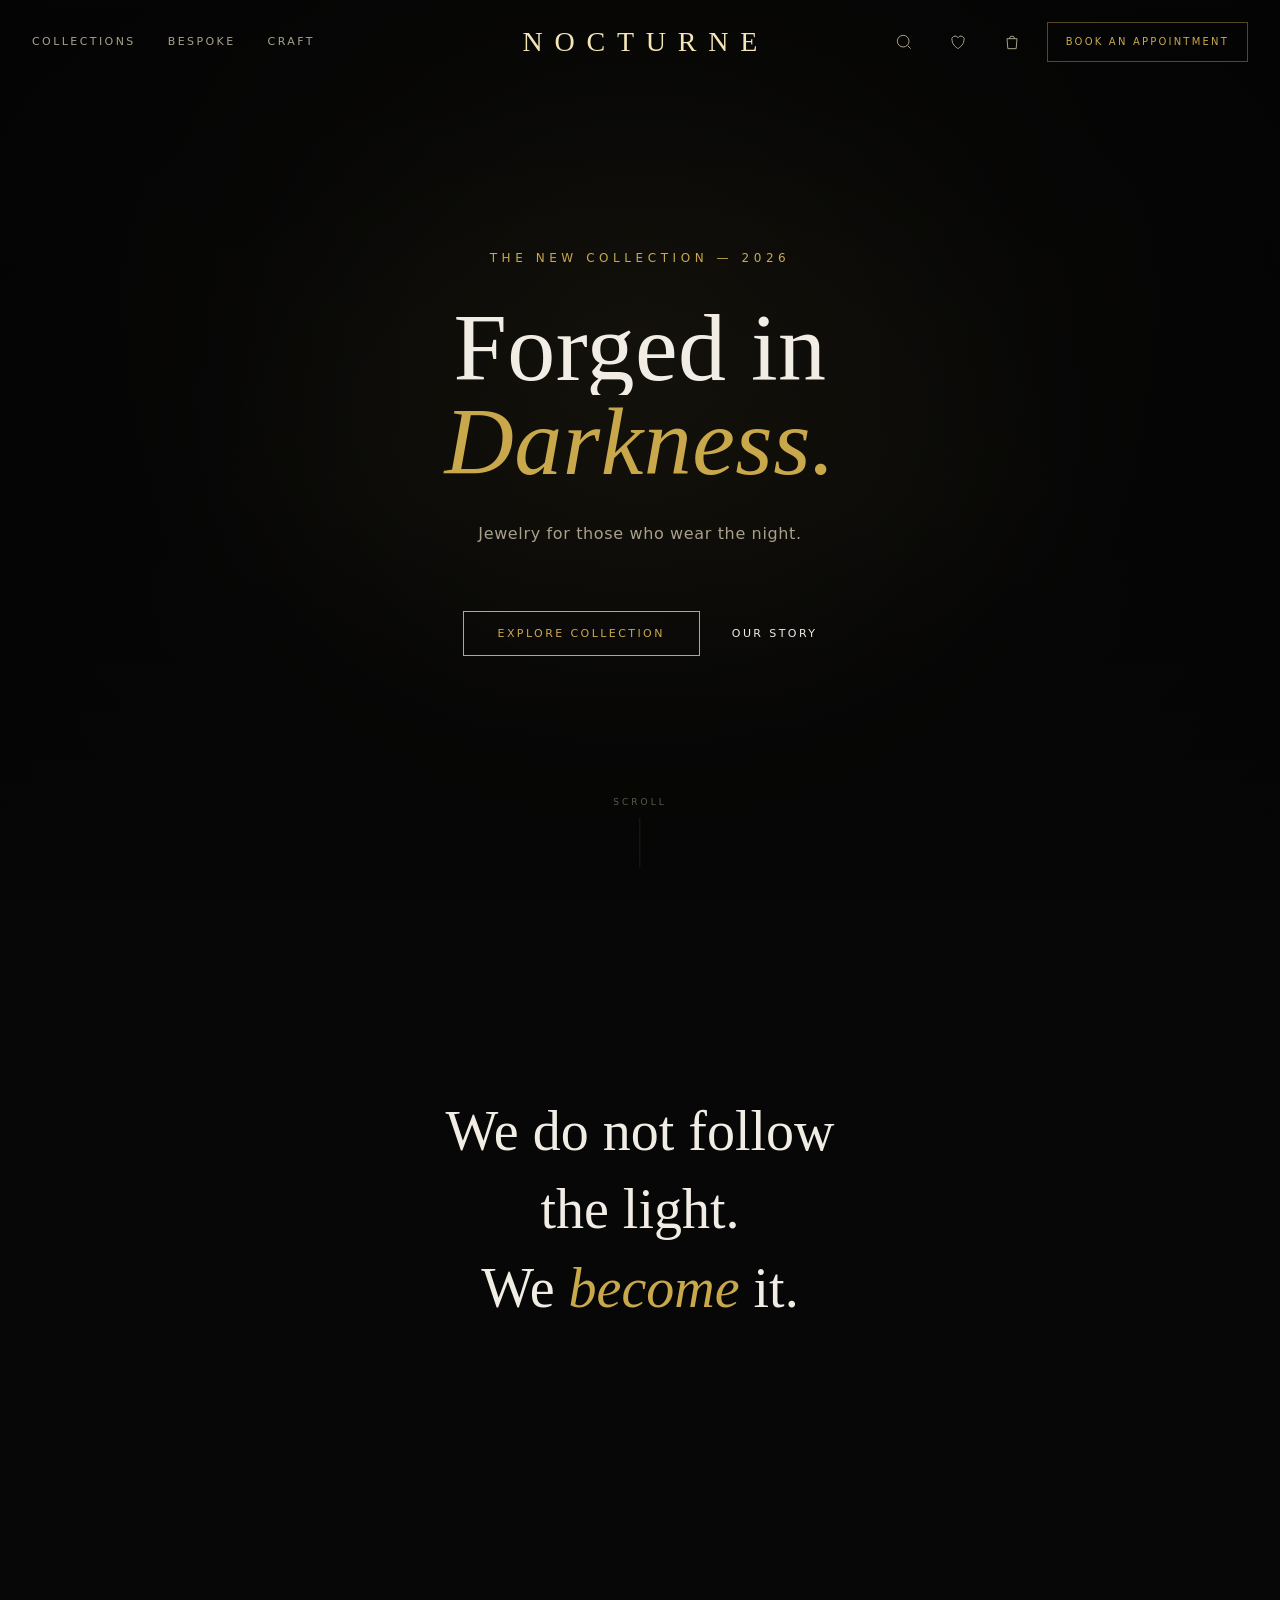
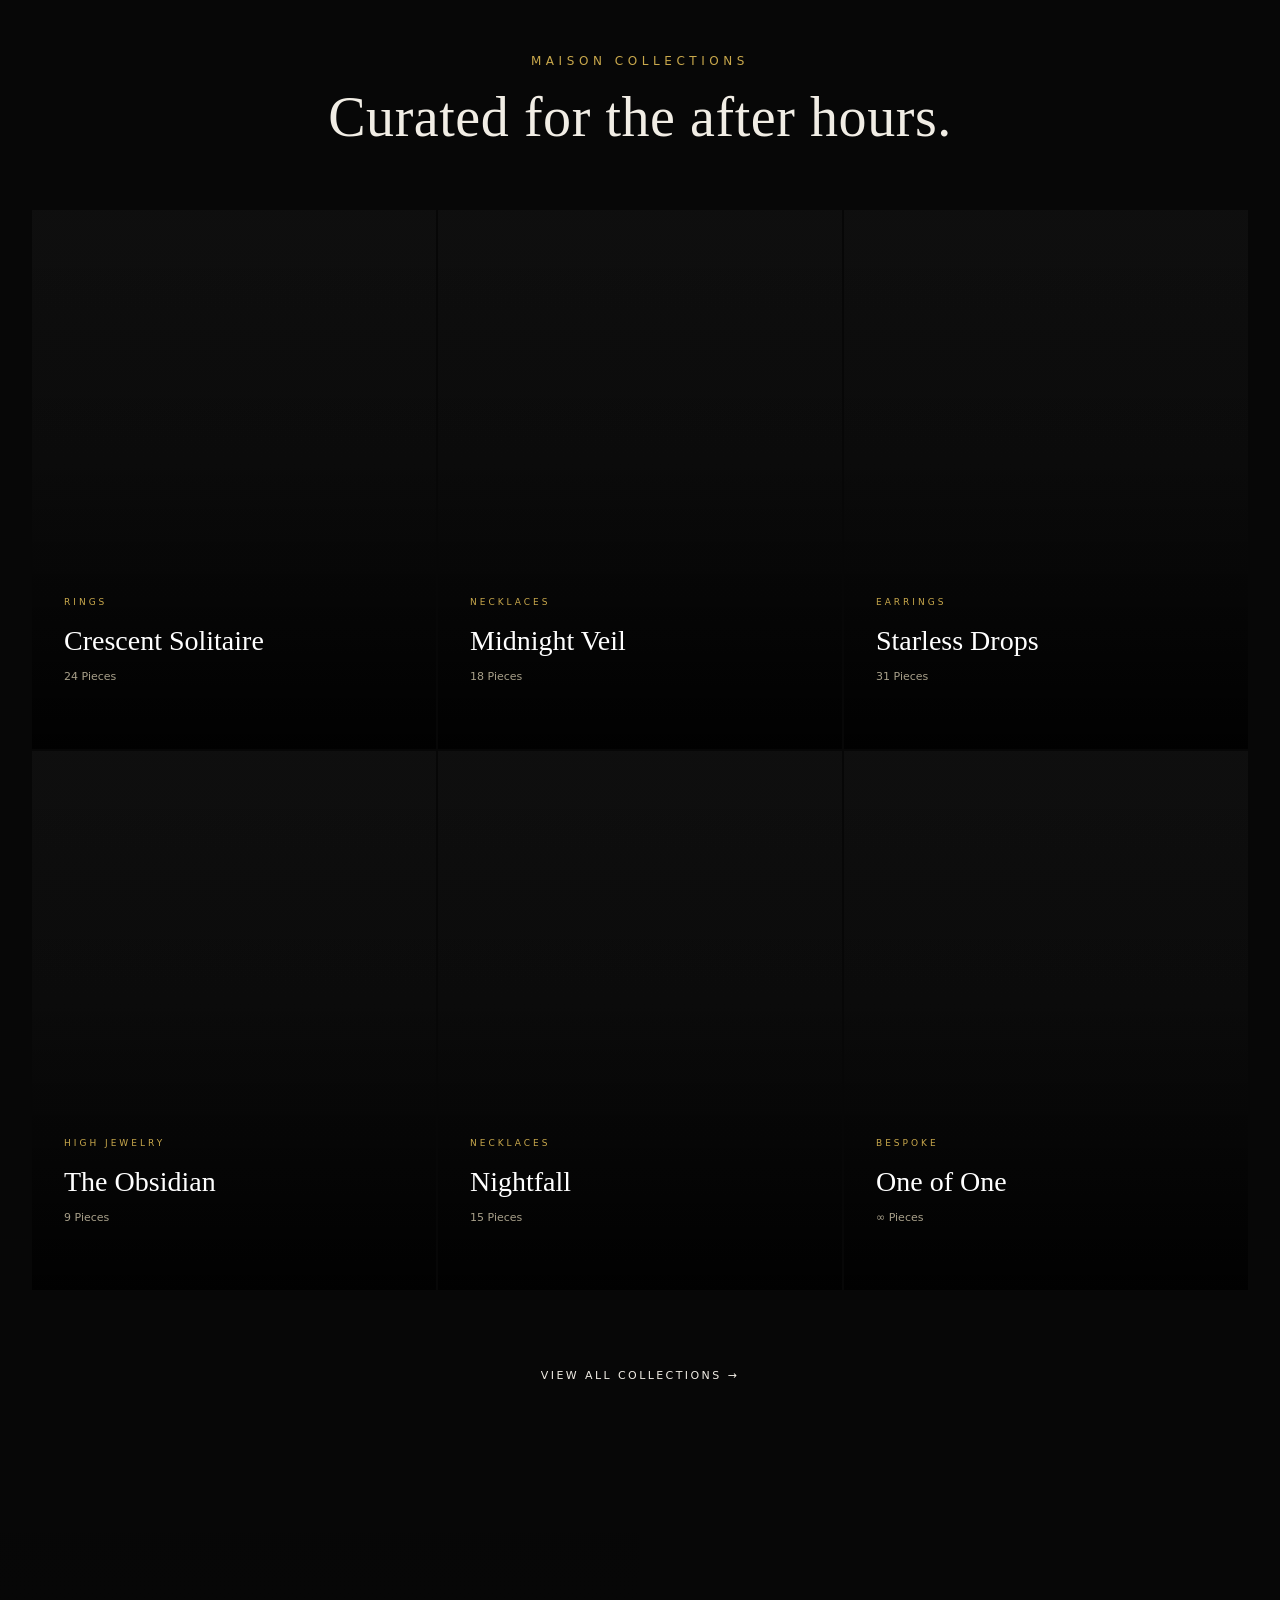
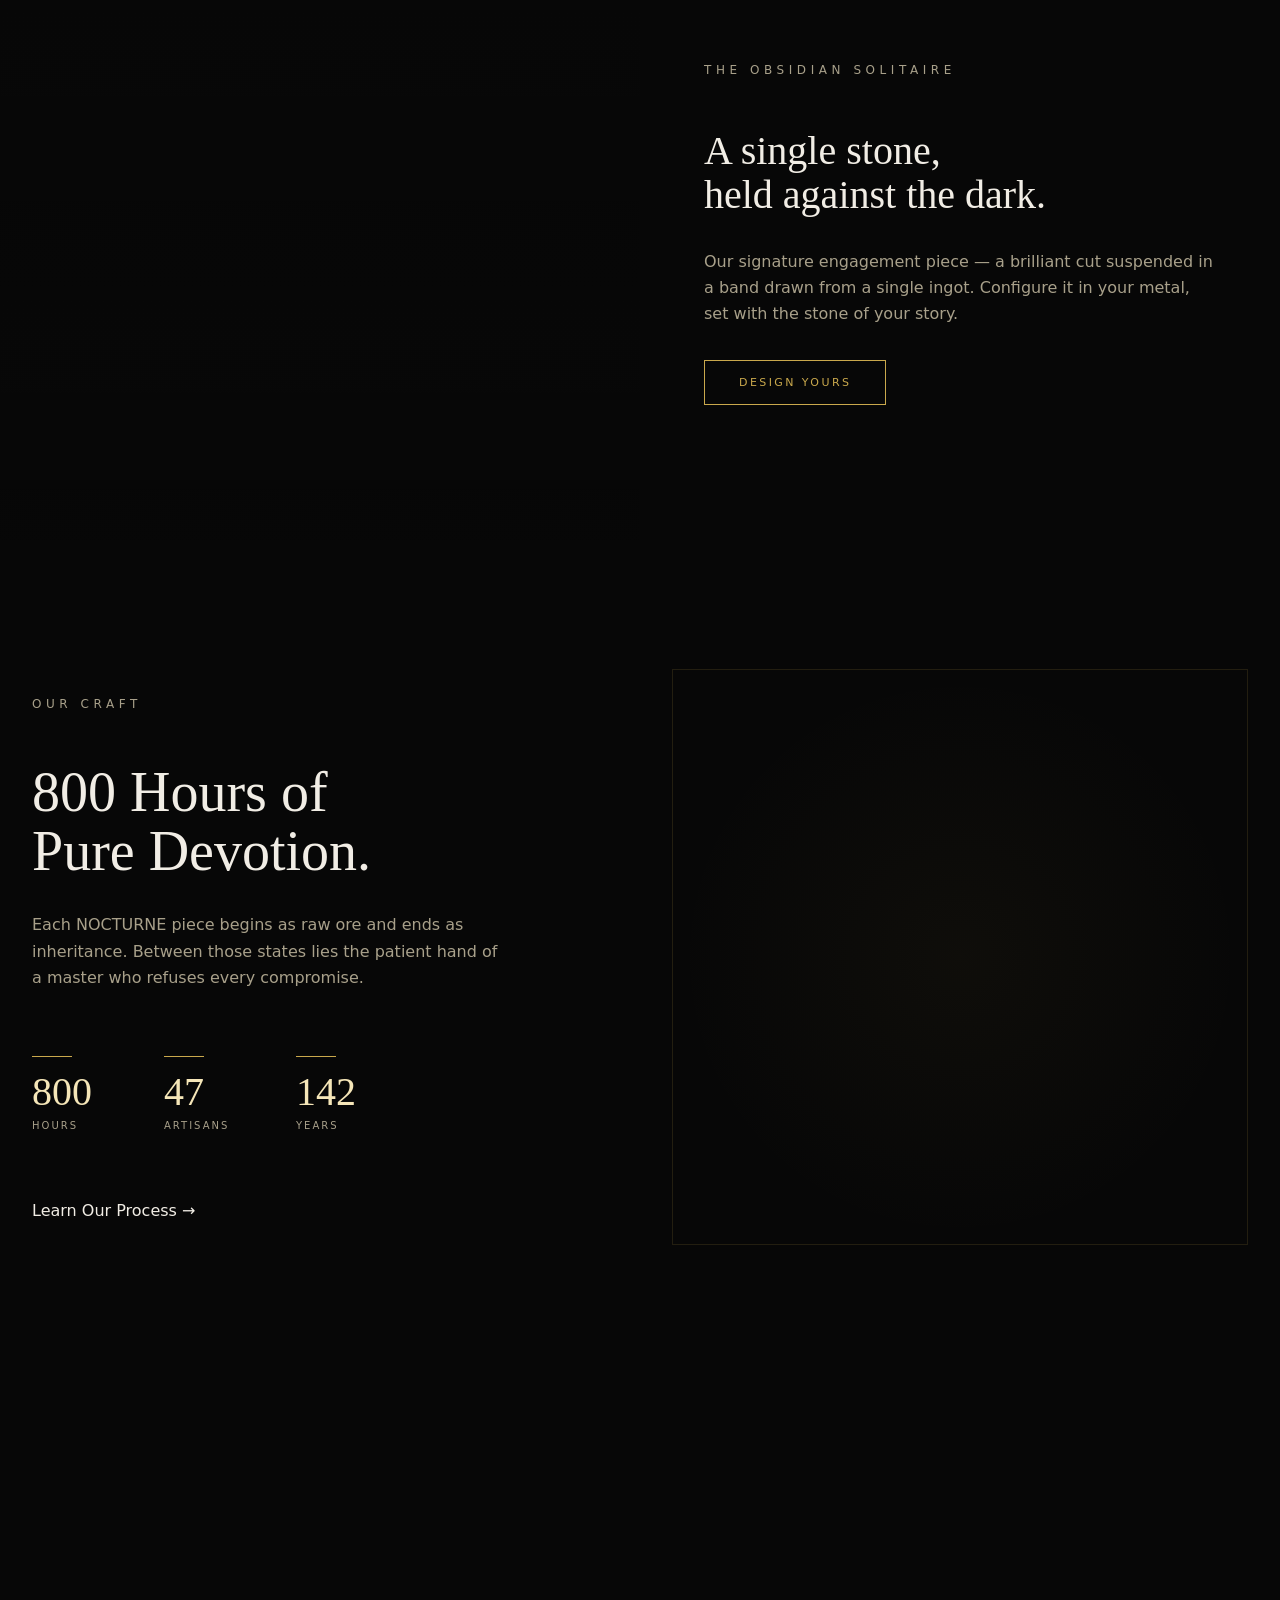
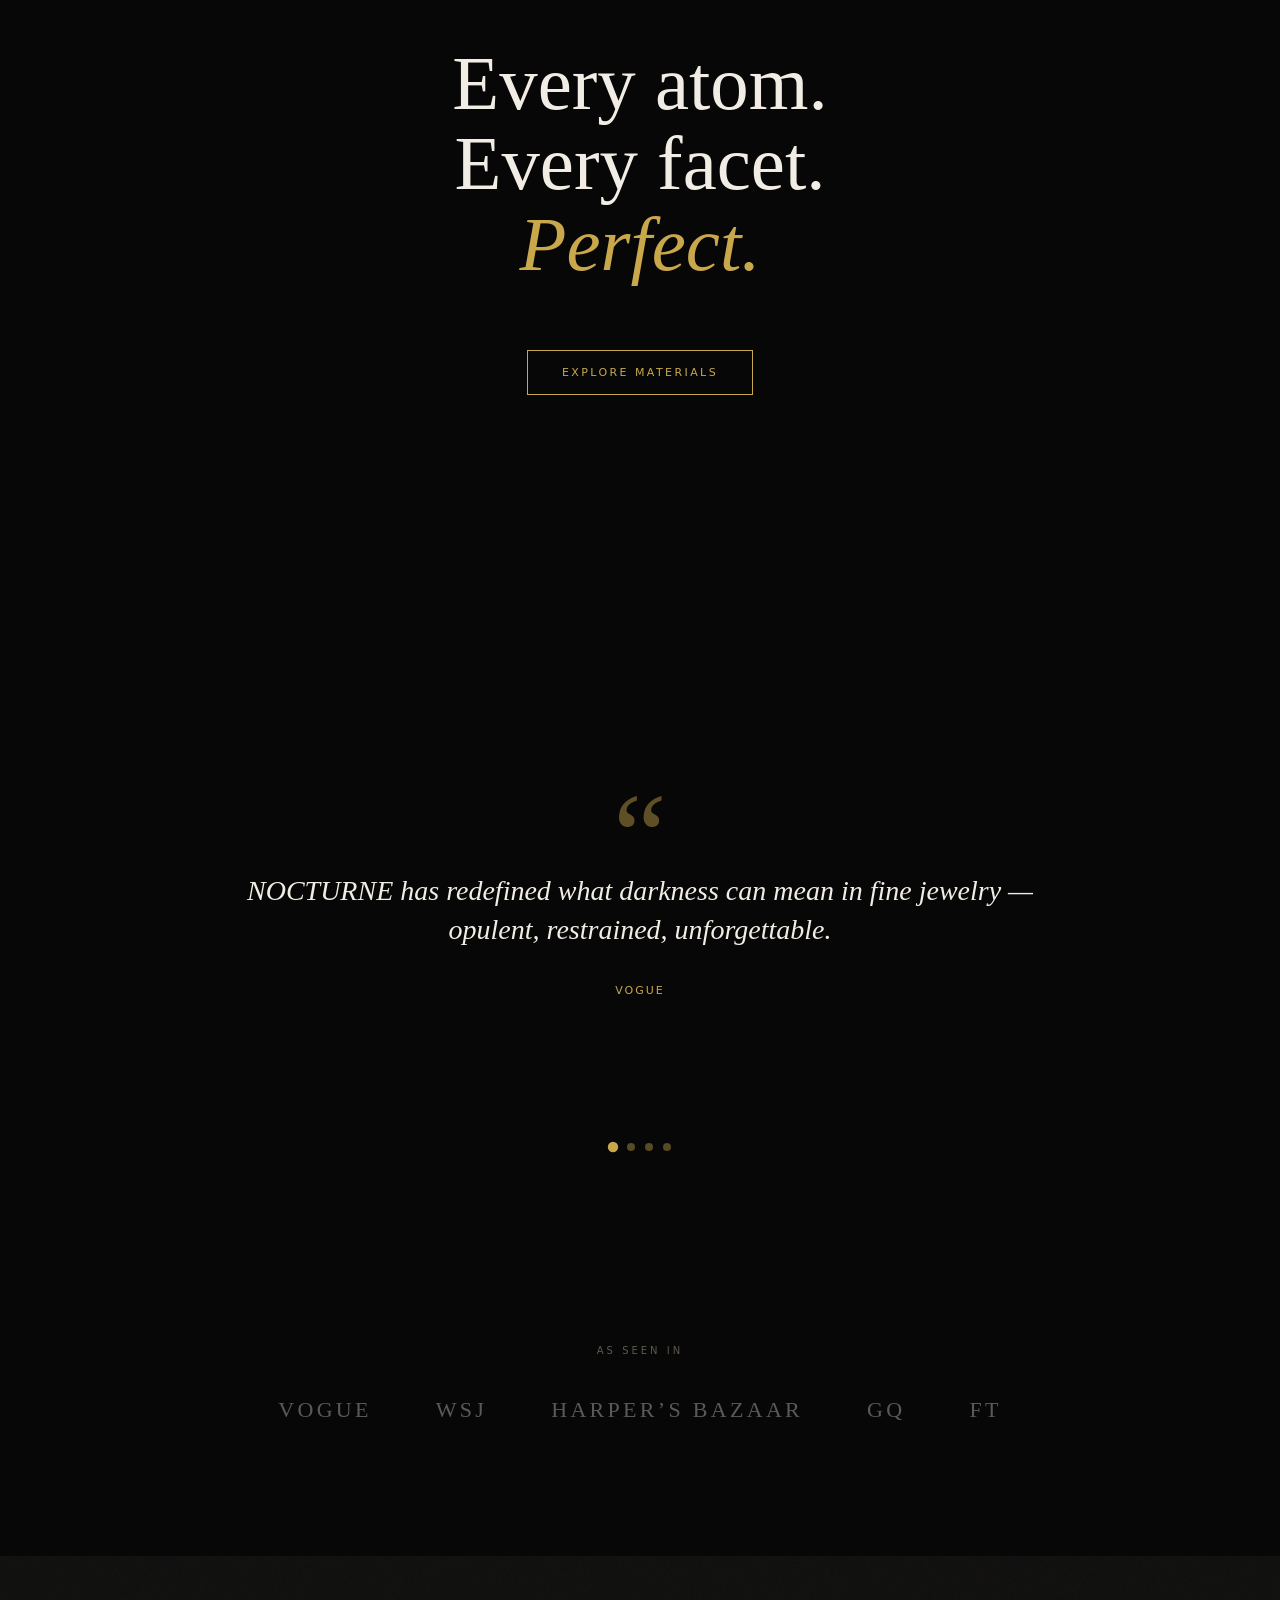
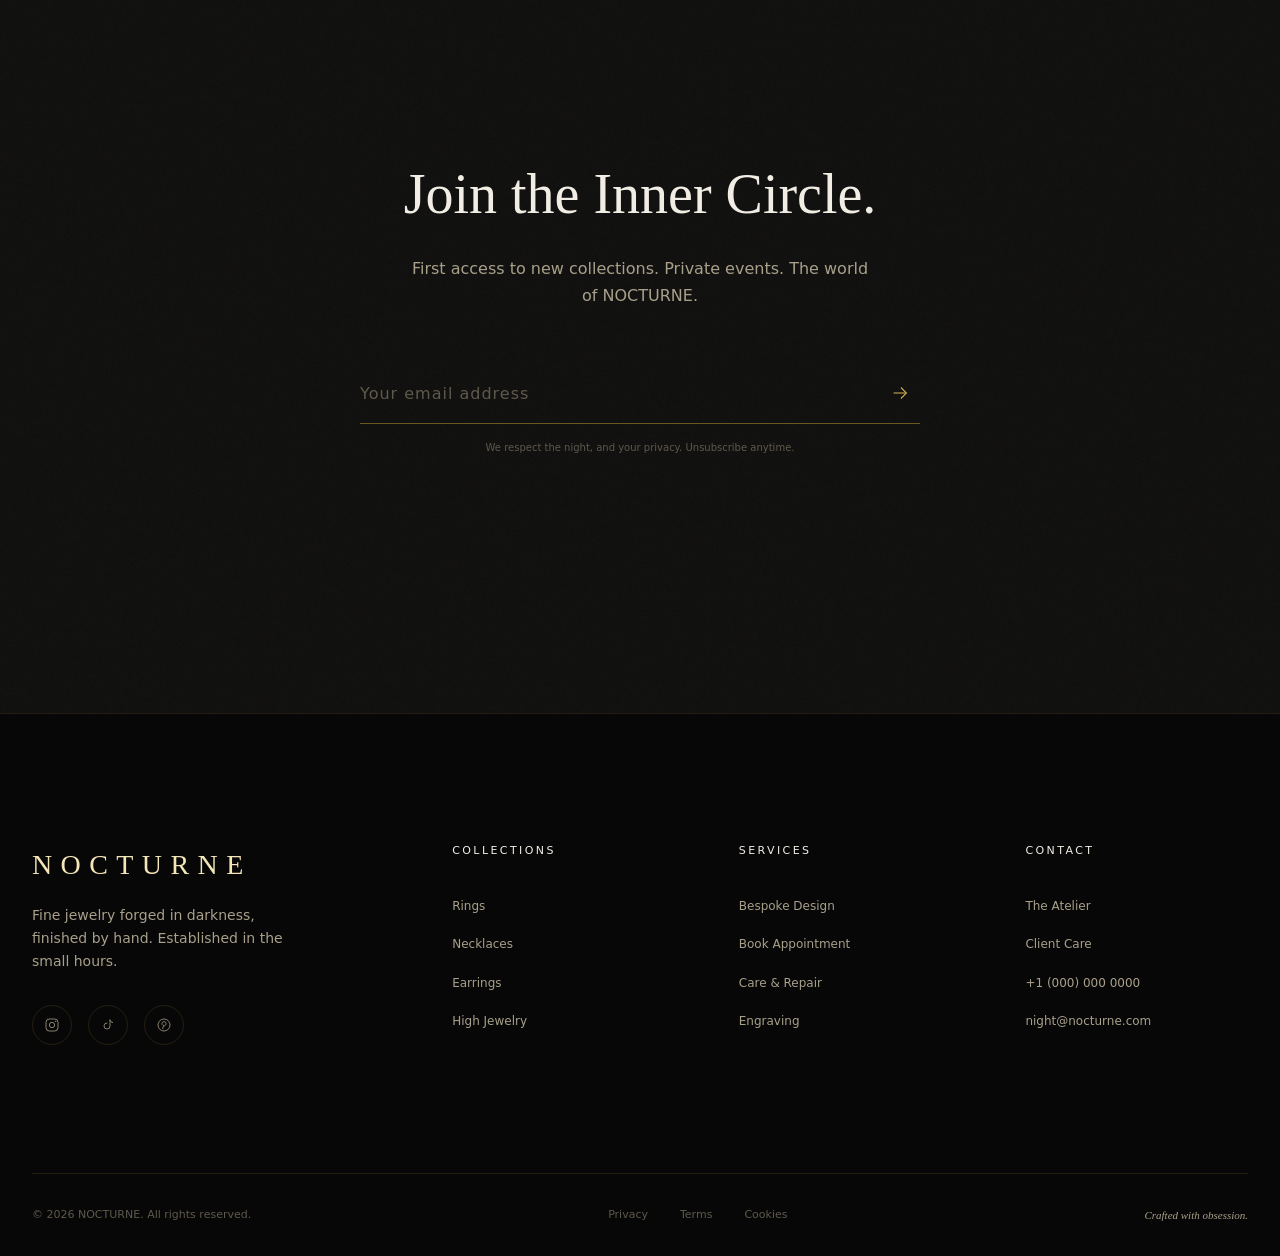
==== commit 2efa3641: "Fix mobile nav: flex layout so icon cluster isn't clipped by narrow grid column Co-Authored-By: Clau" ====
--- a/index.html
+++ b/index.html
@@ -11,10 +11,10 @@
   <link rel="preconnect" href="https://fonts.googleapis.com" />
   <link rel="preconnect" href="https://fonts.gstatic.com" crossorigin />
   <link href="https://fonts.googleapis.com/css2?family=Cormorant+Garamond:ital,wght@0,300;0,400;0,500;1,300;1,400&family=Montserrat:wght@300;400;500;600&display=swap" rel="stylesheet" />
-  <link rel="stylesheet" href="css/tokens.css?v=16" />
-  <link rel="stylesheet" href="css/base.css?v=16" />
-  <link rel="stylesheet" href="css/components.css?v=16" />
-  <link rel="stylesheet" href="css/pages.css?v=16" />
+  <link rel="stylesheet" href="css/tokens.css?v=17" />
+  <link rel="stylesheet" href="css/base.css?v=17" />
+  <link rel="stylesheet" href="css/components.css?v=17" />
+  <link rel="stylesheet" href="css/pages.css?v=17" />
 </head>
 <body>
   <div class="cursor-dot" aria-hidden="true"></div>
@@ -54,7 +54,7 @@
     <section class="hero" id="hero">
       <div class="hero__media">
         <video class="hero__video" autoplay muted loop playsinline preload="auto" poster="">
-          <source src="assets/video/hero-stars.mp4?v=16" type="video/mp4" />
+          <source src="assets/video/hero-stars.mp4?v=17" type="video/mp4" />
         </video>
       </div>
       <div class="hero__grade"></div>
@@ -197,7 +197,7 @@
 
   <button class="back-to-top" id="backToTop" aria-label="Back to top" data-cursor><svg viewBox="0 0 24 24" fill="none" stroke="currentColor" stroke-width="1.4"><path d="m6 14 6-6 6 6"/></svg></button>
 
-  <script src="js/main.js?v=16" defer></script>
-  <script src="js/data.js?v=16" defer></script>
+  <script src="js/main.js?v=17" defer></script>
+  <script src="js/data.js?v=17" defer></script>
 </body>
 </html>
--- a/css/components.css
+++ b/css/components.css
@@ -419,9 +419,13 @@
   .nav__left .nav__link, .btn-appointment, .icon-btn[data-desktop] { display: none; }
   .icon-btn[aria-label="Search"] { display: grid; }   /* keep search reachable on mobile */
   .nav__hamburger { display: flex; }
-  .nav__left { justify-self: start; }
-}
-@media (max-width: 380px) { .nav__right { gap: 2px; } .icon-btn { width: 32px; } }
+  /* flex nav so the icon cluster can't overflow a narrow grid column and get clipped */
+  .nav__inner { display: flex; align-items: center; justify-content: space-between; }
+  .nav__logo { position: static; transform: none; justify-self: auto; font-size: var(--text-xl); }
+  .nav__left { flex: 0 0 auto; }
+  .nav__right { flex: 0 0 auto; gap: var(--space-xs); }
+}
+@media (max-width: 380px) { .nav__right { gap: 4px; } .icon-btn { width: 34px; } .nav__logo { font-size: var(--text-lg); } }
 @media (max-width: 768px) {
   .footer__grid { grid-template-columns: 1fr 1fr; gap: var(--space-md); }
   .footer__brand { grid-column: 1 / -1; }
